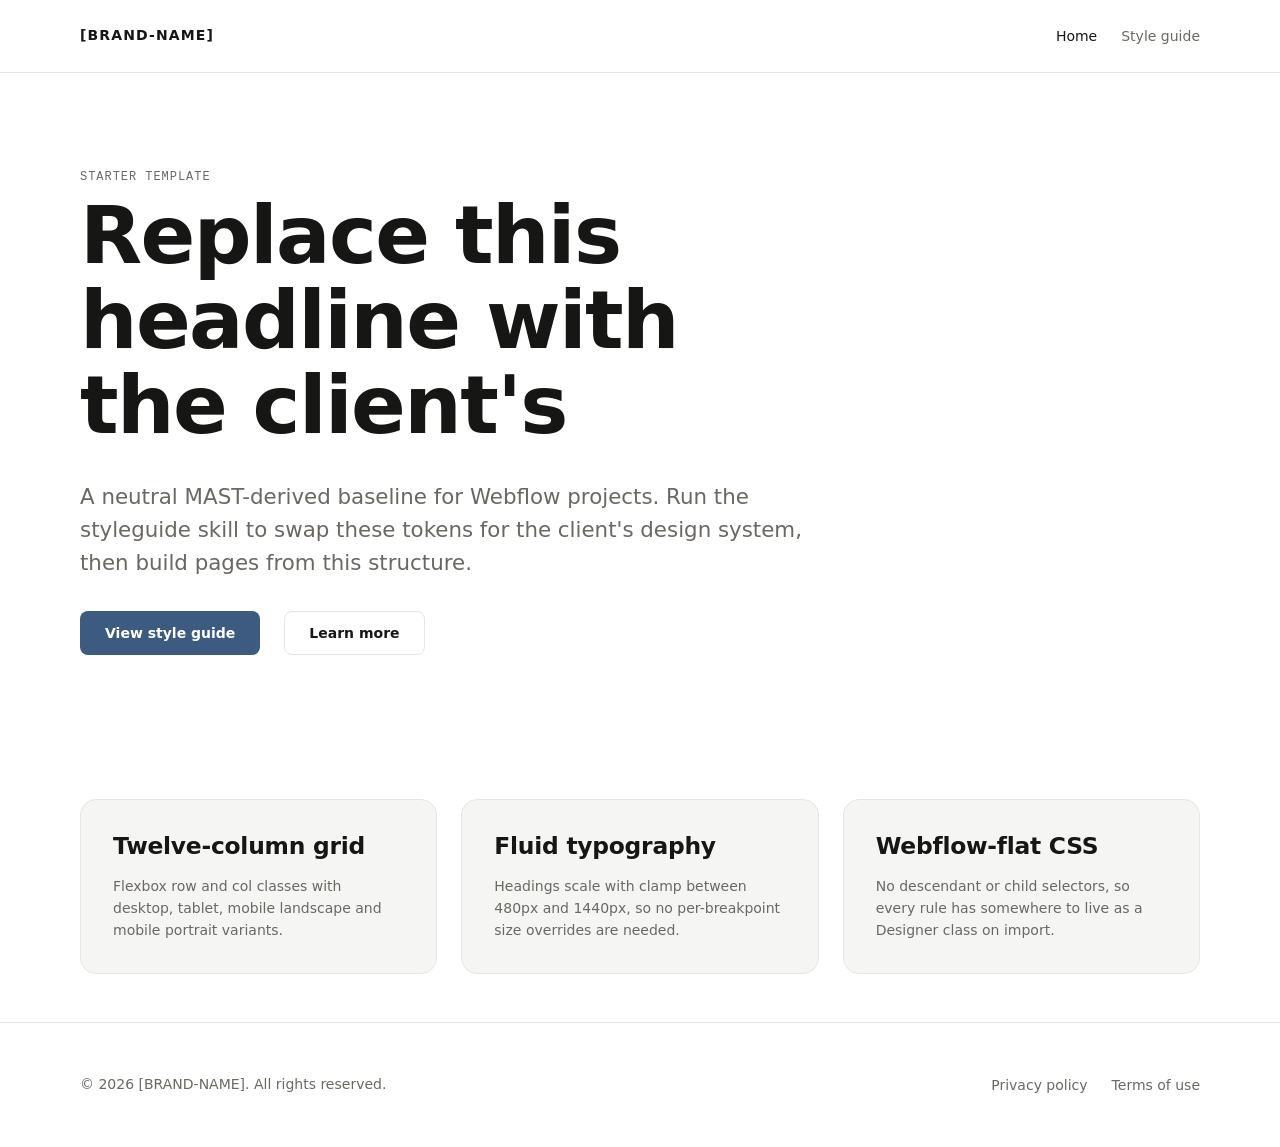
==== template/index.html @ f8abd8c1 "Initial commit: upstream template baseline Unmodified copy of 0x5am5/webflai-ai-workflow-template @ " ====
<!DOCTYPE html>
<html lang="en">
    <head>
        <meta charset="UTF-8">
        <meta name="viewport" content="width=device-width, initial-scale=1.0">
        <meta name="theme-color" content="#ffffff">
        <title>Home — [BRAND-NAME]</title>
        <meta name="description" content="">
        <link rel="stylesheet" href="styles.css">
    </head>
    <body>
        <!--
            Home page.

            Copy this file to start a new page: keep the page-wrapper /
            nav / main-wrapper / footer structure exactly as it is and
            replace only the contents of <main>. Nav and footer are
            global components — never fork their markup per page.
        -->
        <div class="page-wrapper">
            <nav class="nav">
                <a class="skip-link" href="#main">Skip to content</a>
                <div class="container cc-nav">
                    <a class="nav_logo" href="index.html">[BRAND-NAME]</a>
                    <ul class="nav_menu">
                        <li class="nav_item"><a class="nav_link cc-current" href="index.html">Home</a></li>
                        <li class="nav_item"><a class="nav_link" href="style-guide.html">Style guide</a></li>
                    </ul>
                </div>
            </nav>

            <main class="main-wrapper" id="main">
                <section class="section">
                    <div class="container">
                        <div class="row row-align-centre">
                            <div class="col col-lg-8 col-md-12">
                                <span class="eyebrow">Starter template</span>
                                <h1>Replace this headline with the client's</h1>
                                <p class="lede">A neutral MAST-derived baseline for Webflow projects. Run the styleguide skill to swap these tokens for the client's design system, then build pages from this structure.</p>
                                <div class="row row-gap-md u-mt-xl">
                                    <div class="col col-shrink"><a class="button" href="style-guide.html">View style guide</a></div>
                                    <div class="col col-shrink"><a class="button cc-ghost" href="#features">Learn more</a></div>
                                </div>
                            </div>
                        </div>
                    </div>
                </section>

                <section class="section cc-sm" id="features">
                    <div class="container">
                        <div class="row">
                            <div class="col col-lg-4 col-md-6 col-sm-12">
                                <div class="card">
                                    <h2 class="card_title h5">Twelve-column grid</h2>
                                    <p class="card_description">Flexbox row and col classes with desktop, tablet, mobile landscape and mobile portrait variants.</p>
                                </div>
                            </div>
                            <div class="col col-lg-4 col-md-6 col-sm-12">
                                <div class="card">
                                    <h2 class="card_title h5">Fluid typography</h2>
                                    <p class="card_description">Headings scale with clamp between 480px and 1440px, so no per-breakpoint size overrides are needed.</p>
                                </div>
                            </div>
                            <div class="col col-lg-4 col-md-12 col-sm-12">
                                <div class="card">
                                    <h2 class="card_title h5">Webflow-flat CSS</h2>
                                    <p class="card_description">No descendant or child selectors, so every rule has somewhere to live as a Designer class on import.</p>
                                </div>
                            </div>
                        </div>
                    </div>
                </section>
            </main>

            <footer class="footer">
                <div class="container cc-footer">
                    <p class="footer_copy">© 2026 [BRAND-NAME]. All rights reserved.</p>
                    <ul class="footer_menu">
                        <li class="footer_item"><a class="footer_link" href="#">Privacy policy</a></li>
                        <li class="footer_item"><a class="footer_link" href="#">Terms of use</a></li>
                    </ul>
                </div>
            </footer>
        </div>
    </body>
</html>
---- template/styles.css ----
/* ============================================================
   [BRAND-NAME] — style guide v0.1  (MAST-derived Webflow baseline)

   This is the unbranded starting point for a new client project.
   Everything here is deliberately neutral: greyscale palette, system
   font stacks, one placeholder accent. Run /styleguide to overwrite the
   token block with the client's real design system.

   Conventions (see AGENTS.md):
   - Base classes are unprefixed        .section .container .row .col .button
   - Combo variants use cc-             .button.cc-ghost
   - Utilities use u- and !important    .u-text-centre
   - British spelling                   --colour-*, .u-text-centre
   - Desktop-first breakpoints          991px / 767px / 479px
   - Selectors stay Webflow-flat        no descendant/child/:nth-child rules
     outside the mode cascade and the custom-code bucket at the foot of
     this file.
   ============================================================ */

/* ------------------------------------------------------------
   Fonts

   The baseline ships system stacks so it renders with no network
   dependency. Replace per project:

   - Google fonts: add a <link> to each page head AND add the family in
     Webflow → Site Settings → Fonts → Google Fonts. They do NOT transfer
     via MCP.
   - Custom fonts: upload .woff2 in Webflow → Site Settings → Fonts, then
     match the EXACT Webflow-normalised family name in --font-* below —
     it is rarely the same string as the design's name.

   @font-face {
       font-family: 'Client Display';
       src: url('assets/fonts/client-display.woff2') format('woff2');
       font-weight: 500;
       font-display: swap;
   }
   ------------------------------------------------------------ */

/* ============================================================
   Tokens

   These mirror Webflow Variables, which use Title Case with spaces in
   the Designer (`Colour Primary` → `--colour-primary`). Webflow owns
   :root on the live site — never hand-declare custom properties there.
   This :root block exists only so the static build renders standalone.
   ============================================================ */
:root {
    /* Colour — neutral ramp */
    --colour-neutral-100: #ffffff;
    --colour-neutral-200: #f5f5f4;
    --colour-neutral-300: #e7e6e4;
    --colour-neutral-400: #c9c7c3;
    --colour-neutral-500: #8a8781;
    --colour-neutral-600: #6b6862;
    --colour-neutral-700: #454340;
    --colour-neutral-800: #2a2927;
    --colour-neutral-900: #161615;

    /* Colour — brand (placeholders) */
    --colour-primary: #3d5a80;
    --colour-primary-hover: #2f4763;
    --colour-primary-light: #8fb3d9;
    --colour-primary-contrast: #ffffff;
    --colour-destructive: #b3261e;
    --colour-destructive-hover: #8f1e18;

    /* Typography — families */
    --font-heading: system-ui, -apple-system, "Segoe UI", Roboto, "Helvetica Neue", Arial, sans-serif;
    --font-body: system-ui, -apple-system, "Segoe UI", Roboto, "Helvetica Neue", Arial, sans-serif;
    --font-mono: ui-monospace, SFMono-Regular, "SF Mono", Menlo, Consolas, "Liberation Mono", monospace;

    /* Typography — fluid size bounds.
       Documentation tokens: the clamp() rules below carry these as
       literals because Webflow's style API silently coerces var()
       inside clamp()/calc() to a bare variable binding. If you change a
       bound here, change the matching literal too. */
    --font-size-h1-min: 2.8rem;
    --font-size-h1-max: 5.5rem;
    --font-size-h2-min: 2rem;
    --font-size-h2-max: 3.8rem;
    --font-size-h3-min: 1.5rem;
    --font-size-h3-max: 2.3rem;
    --font-size-h4-min: 1.375rem;
    --font-size-h4-max: 1.75rem;
    --font-size-h5-min: 1.25rem;
    --font-size-h5-max: 1.5rem;
    --font-size-h6-min: 1.125rem;
    --font-size-h6-max: 1.25rem;
    --font-size-body-min: 1rem;
    --font-size-body-max: 1.125rem;

    /* Typography — fixed sizes */
    --font-size-body-sm: 0.875rem;
    --font-size-caption: 0.8125rem;
    --font-size-eyebrow: 0.75rem;
    --font-size-label: 0.8125rem;

    /* Typography — line heights */
    --line-height-display: 1.05;
    --line-height-heading: 1.2;
    --line-height-body: 1.55;
    --line-height-small: 1.35;

    /* Typography — weights */
    --font-weight-regular: 400;
    --font-weight-medium: 500;
    --font-weight-semibold: 600;
    --font-weight-bold: 700;

    /* Typography — tracking */
    --tracking-display: -0.02em;
    --tracking-heading: -0.01em;
    --tracking-wide: 0.08em;

    /* Spacing — 8px base */
    --space-xs: 0.25rem;
    --space-sm: 0.5rem;
    --space-md: 1rem;
    --space-lg: 1.5rem;
    --space-xl: 2rem;
    --space-2xl: 3rem;
    --space-3xl: 4rem;
    --space-4xl: 6rem;

    /* Radius */
    --radius-none: 0;
    --radius-sm: 4px;
    --radius-md: 8px;
    --radius-lg: 16px;
    --radius-full: 999px;

    /* Layout */
    --grid-columns: 12;
    --grid-gutter: 1.5rem;
    --grid-margin: 5rem;
    --container-max-width: 90rem;
    --section-padding: var(--space-4xl);
    --gap-main: var(--space-lg);
    --gap-md: var(--space-md);
    --gap-sm: var(--space-sm);
    --nav-height: 4.5rem;

    /* Component */
    --radius-button: var(--radius-md);
    --radius-card: var(--radius-lg);
    --radius-input: var(--radius-md);
    --button-height: 2.75rem;
    --button-height-sm: 2.25rem;
    --button-height-lg: 3.25rem;
    --input-height: 3rem;
    --shadow-card: 0 1px 2px rgba(22, 22, 21, 0.06), 0 8px 24px rgba(22, 22, 21, 0.06);
    --transition-base: 160ms ease;

    /* Mode — light is the default.
       In Webflow these six are a `Mode` variable collection with Light
       (default) and Dark modes; .cc-dark carries the Dark mode and
       cascades to descendants natively. */
    --mode-background: var(--colour-neutral-100);
    --mode-surface: var(--colour-neutral-200);
    --mode-text: var(--colour-neutral-900);
    --mode-text-muted: var(--colour-neutral-600);
    --mode-text-dim: var(--colour-neutral-500);
    --mode-stroke: var(--colour-neutral-300);
    --mode-accent: var(--colour-primary);
}

/* ============================================================
   Reset / base
   ============================================================ */
*,
*::before,
*::after {
    box-sizing: border-box;
}

html {
    font-size: 100%;
    -webkit-text-size-adjust: 100%;
}

body {
    margin: 0;
    background: var(--mode-background);
    color: var(--mode-text);
    font-family: var(--font-body);
    font-size: clamp(1rem, 0.9375rem + 0.21vw, 1.125rem);
    line-height: var(--line-height-body);
    font-weight: var(--font-weight-regular);
    -webkit-font-smoothing: antialiased;
    text-rendering: optimizeLegibility;
}

img,
svg,
video {
    display: block;
    max-width: 100%;
    height: auto;
}

a {
    color: inherit;
    text-decoration: none;
    transition: color var(--transition-base), opacity var(--transition-base);
}

button {
    font: inherit;
    cursor: pointer;
}

hr {
    height: 1px;
    margin: var(--space-xl) 0;
    border: 0;
    background: var(--mode-stroke);
}

code,
kbd,
samp,
pre {
    font-family: var(--font-mono);
    font-size: 0.875em;
}

code {
    padding: 0.1em 0.35em;
    background: var(--mode-surface);
    border-radius: var(--radius-sm);
}

/* ============================================================
   Page wrapper / skip link
   ============================================================ */
.page-wrapper {
    min-height: 100vh;
    background: var(--mode-background);
    color: var(--mode-text);
}

.main-wrapper {
    display: block;
}

.skip-link {
    position: absolute;
    top: auto;
    left: -10000px;
    width: 1px;
    height: 1px;
    overflow: hidden;
}

.skip-link:focus {
    position: fixed;
    top: 1rem;
    left: 1rem;
    z-index: 9999;
    width: auto;
    height: auto;
    padding: 0.5rem 1rem;
    background: var(--colour-primary);
    color: var(--colour-primary-contrast);
    border-radius: var(--radius-sm);
}

/* ============================================================
   Mode — .cc-dark opt-in

   The ONE descendant pattern allowed in this file: Webflow reproduces
   it natively with variable modes, so long as descendants consume the
   --mode-* variables rather than literals.
   ============================================================ */
.page-wrapper.cc-dark,
.section.cc-dark {
    --mode-background: var(--colour-neutral-900);
    --mode-surface: var(--colour-neutral-800);
    --mode-text: var(--colour-neutral-100);
    --mode-text-muted: var(--colour-neutral-400);
    --mode-text-dim: var(--colour-neutral-500);
    --mode-stroke: var(--colour-neutral-700);
    --mode-accent: var(--colour-primary-light);

    background: var(--mode-background);
    color: var(--mode-text);
}

/* Re-invert back to light inside a dark ancestor. */
.section.cc-light {
    --mode-background: var(--colour-neutral-100);
    --mode-surface: var(--colour-neutral-200);
    --mode-text: var(--colour-neutral-900);
    --mode-text-muted: var(--colour-neutral-600);
    --mode-text-dim: var(--colour-neutral-500);
    --mode-stroke: var(--colour-neutral-300);
    --mode-accent: var(--colour-primary);

    background: var(--mode-background);
    color: var(--mode-text);
}

/* ============================================================
   Typography

   Two parallel sets, on purpose:
   - h1–h6 elements and .h1–.h6 classes, so semantic level and visual
     size can differ (<h3 class="h2">).
   - .text-* ramp — the transfer-safe set. Webflow REJECTS "h1".."h6" as
     class names, so anything pushed into the Designer uses .text-*.
   ============================================================ */
h1,
h2,
h3,
h4,
h5,
h6 {
    margin: 0 0 0.4em;
    color: var(--mode-text);
    font-family: var(--font-heading);
    font-weight: var(--font-weight-semibold);
    line-height: var(--line-height-heading);
    letter-spacing: var(--tracking-heading);
    text-wrap: balance;
}

h1,
.text-display-xl {
    font-size: clamp(2.8rem, 1.45rem + 4.5vw, 5.5rem);
    line-height: var(--line-height-display);
    letter-spacing: var(--tracking-display);
}

h2,
.text-display-lg {
    font-size: clamp(2rem, 1.1rem + 3vw, 3.8rem);
    line-height: var(--line-height-display);
    letter-spacing: var(--tracking-display);
}

h3,
.text-display-md {
    font-size: clamp(1.5rem, 1.1rem + 1.33vw, 2.3rem);
}

h4,
.text-heading-lg {
    font-size: clamp(1.375rem, 1.1875rem + 0.63vw, 1.75rem);
}

h5,
.text-heading-md {
    font-size: clamp(1.25rem, 1.125rem + 0.42vw, 1.5rem);
}

h6,
.text-heading-sm {
    font-size: clamp(1.125rem, 1.0625rem + 0.21vw, 1.25rem);
}

/* The .text-* ramp carries its own family/weight/leading so it works on
   any element, not just headings. */
.text-display-xl,
.text-display-lg,
.text-display-md,
.text-heading-lg,
.text-heading-md,
.text-heading-sm {
    display: block;
    margin: 0;
    font-family: var(--font-heading);
    font-weight: var(--font-weight-semibold);
    line-height: var(--line-height-heading);
    letter-spacing: var(--tracking-heading);
    color: var(--mode-text);
}

.text-body-lg {
    font-size: clamp(1rem, 0.9375rem + 0.21vw, 1.125rem);
    line-height: var(--line-height-body);
}

.text-body-sm {
    font-size: var(--font-size-body-sm);
    line-height: var(--line-height-body);
}

p {
    margin: 0 0 1em;
}

.lede {
    font-size: clamp(1.125rem, 1rem + 0.42vw, 1.375rem);
    line-height: var(--line-height-body);
    color: var(--mode-text-muted);
}

.eyebrow {
    display: block;
    margin: 0 0 var(--space-sm);
    font-family: var(--font-mono);
    font-size: var(--font-size-eyebrow);
    font-weight: var(--font-weight-medium);
    line-height: var(--line-height-small);
    letter-spacing: var(--tracking-wide);
    text-transform: uppercase;
    color: var(--mode-text-muted);
}

.eyebrow.cc-accent {
    color: var(--mode-accent);
}

.caption {
    display: block;
    font-size: var(--font-size-caption);
    line-height: var(--line-height-small);
    color: var(--mode-text-muted);
}

.label {
    display: block;
    font-size: var(--font-size-label);
    font-weight: var(--font-weight-semibold);
    line-height: var(--line-height-small);
    color: var(--mode-text);
}

blockquote {
    margin: 0 0 var(--space-lg);
    padding-left: var(--space-lg);
    border-left: 2px solid var(--mode-accent);
    font-size: clamp(1.125rem, 1rem + 0.42vw, 1.375rem);
    line-height: var(--line-height-body);
}

/* ============================================================
   Section + container
   ============================================================ */
.section {
    padding: var(--section-padding) 0;
    background: var(--mode-background);
    color: var(--mode-text);
}

.section.cc-sm {
    padding: var(--space-2xl) 0;
}

.section.cc-lg {
    padding: calc(var(--section-padding) * 1.5) 0;
}

.section.cc-flush {
    padding: 0;
}

/* For sections whose contents animate in from beyond the viewport edge,
   so parked offscreen elements never widen the page. */
.section.cc-clip {
    overflow: hidden;
}

.container {
    width: 100%;
    max-width: var(--container-max-width);
    margin: 0 auto;
    padding: 0 var(--grid-margin);
}

.container.cc-narrow {
    max-width: 56rem;
}

/* ============================================================
   12-col flexbox grid
   ============================================================ */
.row {
    display: flex;
    flex-wrap: wrap;
    margin: 0 calc(var(--grid-gutter) / -2);
    row-gap: var(--grid-gutter);
}

.col {
    width: 100%;
    min-width: 0;
    padding: 0 calc(var(--grid-gutter) / 2);
}

.col-shrink {
    flex: 0 0 auto;
    width: auto;
}

.col-grow {
    flex: 1 1 0;
    width: auto;
}

.col-lg-1 {
    width: 8.3333%;
}

.col-lg-2 {
    width: 16.6666%;
}

.col-lg-3 {
    width: 25%;
}

.col-lg-4 {
    width: 33.3333%;
}

.col-lg-5 {
    width: 41.6666%;
}

.col-lg-6 {
    width: 50%;
}

.col-lg-7 {
    width: 58.3333%;
}

.col-lg-8 {
    width: 66.6666%;
}

.col-lg-9 {
    width: 75%;
}

.col-lg-10 {
    width: 83.3333%;
}

.col-lg-11 {
    width: 91.6666%;
}

.col-lg-12 {
    width: 100%;
}

.col-lg-offset-1 {
    margin-left: 8.3333%;
}

.col-lg-offset-2 {
    margin-left: 16.6666%;
}

.col-lg-offset-3 {
    margin-left: 25%;
}

.col-lg-offset-4 {
    margin-left: 33.3333%;
}

.col-lg-offset-5 {
    margin-left: 41.6666%;
}

.col-lg-offset-6 {
    margin-left: 50%;
}

.col-lg-first {
    order: -1;
}

.col-lg-last {
    order: 99;
}

.row-align-start {
    align-items: flex-start;
}

.row-align-centre {
    align-items: center;
}

.row-align-end {
    align-items: flex-end;
}

.row-justify-centre {
    justify-content: center;
}

.row-justify-end {
    justify-content: flex-end;
}

.row-justify-between {
    justify-content: space-between;
}

.row-content-between {
    justify-content: space-between;
    align-content: space-between;
}

.row-gap-0 {
    row-gap: 0;
}

.row-gap-sm {
    row-gap: var(--gap-sm);
}

.row-gap-md {
    row-gap: var(--gap-md);
}

.row-gap-lg {
    row-gap: var(--space-xl);
}

/* ============================================================
   Nav (global)

   Layout that the source would express as `.nav > .container` lives on
   a COMBO of the container instead (.container.cc-nav). Webflow has no
   representation for a child selector, so a scoped rule like that
   imports as nothing and the nav lays out as stacked blocks.
   ============================================================ */
.nav {
    position: sticky;
    top: 0;
    z-index: 100;
    background: var(--mode-background);
    border-bottom: 1px solid var(--mode-stroke);
}

.container.cc-nav {
    display: flex;
    align-items: center;
    justify-content: space-between;
    gap: var(--space-lg);
    min-height: var(--nav-height);
}

.nav_logo {
    font-family: var(--font-heading);
    font-size: var(--font-size-body-sm);
    font-weight: var(--font-weight-bold);
    letter-spacing: var(--tracking-wide);
    text-transform: uppercase;
    color: var(--mode-text);
}

.nav_menu {
    display: flex;
    align-items: center;
    gap: var(--space-lg);
    margin: 0;
    padding: 0;
    list-style: none;
}

.nav_item {
    display: block;
}

.nav_link {
    font-size: var(--font-size-body-sm);
    font-weight: var(--font-weight-medium);
    color: var(--mode-text-muted);
}

.nav_link:hover {
    color: var(--mode-text);
}

.nav_link.cc-current {
    color: var(--mode-text);
}

/* ============================================================
   Footer (global)
   ============================================================ */
.footer {
    padding: var(--space-2xl) 0;
    background: var(--mode-background);
    color: var(--mode-text);
    border-top: 1px solid var(--mode-stroke);
}

.container.cc-footer {
    display: flex;
    align-items: center;
    justify-content: space-between;
    gap: var(--space-lg);
    flex-wrap: wrap;
}

.footer_copy {
    margin: 0;
    font-size: var(--font-size-body-sm);
    color: var(--mode-text-muted);
}

.footer_menu {
    display: flex;
    align-items: center;
    gap: var(--space-lg);
    margin: 0;
    padding: 0;
    list-style: none;
}

.footer_item {
    display: block;
}

.footer_link {
    font-size: var(--font-size-body-sm);
    color: var(--mode-text-muted);
}

.footer_link:hover {
    color: var(--mode-text);
}

/* ============================================================
   Button
   ============================================================ */
.button {
    display: inline-flex;
    align-items: center;
    justify-content: center;
    gap: var(--space-sm);
    height: var(--button-height);
    padding: 0 var(--space-lg);
    appearance: none;
    border: 1px solid transparent;
    border-radius: var(--radius-button);
    background: var(--colour-primary);
    color: var(--colour-primary-contrast);
    font-family: var(--font-body);
    font-size: var(--font-size-body-sm);
    font-weight: var(--font-weight-semibold);
    line-height: 1;
    text-align: center;
    transition: background-color var(--transition-base), color var(--transition-base), border-color var(--transition-base), opacity var(--transition-base);
}

.button:hover {
    background: var(--colour-primary-hover);
    color: var(--colour-primary-contrast);
}

.button:focus-visible {
    outline: 2px solid var(--mode-accent);
    outline-offset: 2px;
}

.button.cc-secondary {
    background: var(--mode-surface);
    border-color: var(--mode-stroke);
    color: var(--mode-text);
}

.button.cc-secondary:hover {
    background: var(--mode-stroke);
    color: var(--mode-text);
}

.button.cc-ghost {
    background: transparent;
    border-color: var(--mode-stroke);
    color: var(--mode-text);
}

.button.cc-ghost:hover {
    background: var(--mode-surface);
    color: var(--mode-text);
}

.button.cc-destructive {
    background: var(--colour-destructive);
    border-color: transparent;
    color: var(--colour-primary-contrast);
}

.button.cc-destructive:hover {
    background: var(--colour-destructive-hover);
}

.button.cc-sm {
    height: var(--button-height-sm);
    padding: 0 var(--space-md);
    font-size: var(--font-size-caption);
}

.button.cc-lg {
    height: var(--button-height-lg);
    padding: 0 var(--space-xl);
    font-size: var(--font-size-body-max);
}

.button.cc-full {
    width: 100%;
}

.button.cc-disabled,
.button[disabled] {
    opacity: 0.4;
    cursor: not-allowed;
    pointer-events: none;
}

/* ============================================================
   Form / Input
   ============================================================ */
.form {
    display: flex;
    flex-direction: column;
    gap: var(--space-lg);
}

.form_field {
    display: flex;
    flex-direction: column;
    align-items: flex-start;
    gap: var(--space-sm);
}

.form_label {
    font-size: var(--font-size-label);
    font-weight: var(--font-weight-semibold);
    line-height: 1.2;
    color: var(--mode-text);
}

.form_help {
    font-size: var(--font-size-caption);
    line-height: var(--line-height-small);
    color: var(--mode-text-muted);
}

.form_error {
    font-size: var(--font-size-caption);
    line-height: var(--line-height-small);
    color: var(--colour-destructive);
}

.form_option {
    display: flex;
    align-items: center;
    gap: var(--space-sm);
}

.form_option-label {
    font-size: var(--font-size-body-sm);
    line-height: 1.2;
    color: var(--mode-text);
    cursor: pointer;
}

.input {
    width: 100%;
    height: var(--input-height);
    padding: 0 var(--space-md);
    appearance: none;
    background: var(--mode-background);
    border: 1px solid var(--mode-stroke);
    border-radius: var(--radius-input);
    color: var(--mode-text);
    font-family: var(--font-body);
    font-size: var(--font-size-body-sm);
    line-height: 1;
    transition: border-color var(--transition-base), background-color var(--transition-base);
}

.input::placeholder {
    color: var(--mode-text-dim);
}

.input:focus {
    outline: none;
    border-color: var(--mode-accent);
}

.input.cc-error {
    border-color: var(--colour-destructive);
}

.input.cc-textarea {
    height: auto;
    min-height: 8rem;
    padding: var(--space-md);
    line-height: var(--line-height-body);
    resize: vertical;
}

/* The caret is a data-URI background image. If Webflow's style API
   rejects it on transfer, ship this one declaration in the custom-code
   CSS embed instead. */
.select {
    width: 100%;
    height: var(--input-height);
    padding: 0 var(--space-2xl) 0 var(--space-md);
    appearance: none;
    background-color: var(--mode-background);
    background-image: url("data:image/svg+xml;charset=utf-8,%3Csvg xmlns='http://www.w3.org/2000/svg' viewBox='0 0 12 8' fill='none'%3E%3Cpath d='M1 1.5 6 6.5l5-5' stroke='%236b6862' stroke-width='1.5' stroke-linecap='round' stroke-linejoin='round'/%3E%3C/svg%3E");
    background-repeat: no-repeat;
    background-position: right var(--space-md) center;
    background-size: 12px 8px;
    border: 1px solid var(--mode-stroke);
    border-radius: var(--radius-input);
    color: var(--mode-text);
    font-family: var(--font-body);
    font-size: var(--font-size-body-sm);
    line-height: 1;
    cursor: pointer;
}

.select:focus {
    outline: none;
    border-color: var(--mode-accent);
}

.checkbox {
    flex: 0 0 auto;
    width: 1.25rem;
    height: 1.25rem;
    margin: 0;
    appearance: none;
    background-color: var(--mode-background);
    background-repeat: no-repeat;
    background-position: center;
    background-size: 12px 9px;
    border: 1px solid var(--mode-stroke);
    border-radius: var(--radius-sm);
    cursor: pointer;
    transition: background-color var(--transition-base), border-color var(--transition-base);
}

.checkbox:checked {
    background-color: var(--mode-accent);
    background-image: url("data:image/svg+xml;charset=utf-8,%3Csvg xmlns='http://www.w3.org/2000/svg' viewBox='0 0 12 9' fill='none'%3E%3Cpath d='M1 4.5 4.5 8 11 1' stroke='%23ffffff' stroke-width='2' stroke-linecap='round' stroke-linejoin='round'/%3E%3C/svg%3E");
    border-color: var(--mode-accent);
}

.checkbox:focus-visible {
    outline: 2px solid var(--mode-accent);
    outline-offset: 2px;
}

.radio {
    flex: 0 0 auto;
    width: 1.25rem;
    height: 1.25rem;
    margin: 0;
    appearance: none;
    background-color: var(--mode-background);
    border: 1px solid var(--mode-stroke);
    border-radius: var(--radius-full);
    cursor: pointer;
    transition: border-color var(--transition-base), box-shadow var(--transition-base);
}

.radio:checked {
    border-color: var(--mode-accent);
    border-width: 6px;
}

.radio:focus-visible {
    outline: 2px solid var(--mode-accent);
    outline-offset: 2px;
}

.toggle {
    position: relative;
    flex: 0 0 auto;
    width: 2.75rem;
    height: 1.5rem;
    margin: 0;
    appearance: none;
    background: var(--colour-neutral-400);
    border: 0;
    border-radius: var(--radius-full);
    cursor: pointer;
    transition: background-color var(--transition-base);
}

.toggle::after {
    content: "";
    position: absolute;
    top: 0.1875rem;
    left: 0.1875rem;
    width: 1.125rem;
    height: 1.125rem;
    background: var(--colour-neutral-100);
    border-radius: var(--radius-full);
    transition: transform var(--transition-base);
}

.toggle:checked {
    background: var(--mode-accent);
}

.toggle:checked::after {
    transform: translateX(1.25rem);
}

.toggle:focus-visible {
    outline: 2px solid var(--mode-accent);
    outline-offset: 2px;
}

/* ============================================================
   Tag / Chip
   ============================================================ */
.tag {
    display: inline-flex;
    align-items: center;
    /* Stops the chip stretching to full width when it is a direct child of
       a column flex container such as .card. Ignored outside flex. */
    align-self: flex-start;
    gap: var(--space-xs);
    padding: 0.25rem 0.625rem;
    background: var(--mode-surface);
    border: 1px solid transparent;
    border-radius: var(--radius-sm);
    color: var(--mode-text);
    font-family: var(--font-mono);
    font-size: var(--font-size-eyebrow);
    font-weight: var(--font-weight-medium);
    line-height: 1.4;
    letter-spacing: 0.04em;
    text-transform: uppercase;
    white-space: nowrap;
}

.tag.cc-accent {
    background: var(--colour-primary);
    color: var(--colour-primary-contrast);
}

.tag.cc-outline {
    background: transparent;
    border-color: var(--mode-stroke);
    color: var(--mode-text-muted);
}

.tag.cc-round {
    border-radius: var(--radius-full);
}

/* For use on a filled surface — see the note on .card_description.cc-inverse. */
.tag.cc-inverse {
    background: rgba(255, 255, 255, 0.18);
    border-color: transparent;
    color: var(--colour-primary-contrast);
}

/* ============================================================
   Card
   ============================================================ */
.card {
    display: flex;
    flex-direction: column;
    gap: var(--space-md);
    height: 100%;
    padding: var(--space-xl);
    background: var(--mode-surface);
    border: 1px solid var(--mode-stroke);
    border-radius: var(--radius-card);
    color: var(--mode-text);
}

.card_image {
    width: 100%;
    border-radius: var(--radius-md);
}

.card_title {
    margin: 0;
    font-family: var(--font-heading);
    font-size: clamp(1.25rem, 1.125rem + 0.42vw, 1.5rem);
    font-weight: var(--font-weight-semibold);
    line-height: var(--line-height-heading);
    color: inherit;
}

.card_description {
    margin: 0;
    font-size: var(--font-size-body-sm);
    color: var(--mode-text-muted);
}

/* On a filled card (.card.cc-featured) the muted grey has no contrast, so
   the description inherits the card's own colour instead. Expressed as a
   combo on the child rather than `.card.cc-featured .card_description` —
   Webflow cannot represent a descendant selector, so a rule written that
   way would import as nothing. */
.card_description.cc-inverse {
    color: inherit;
    opacity: 0.85;
}

.card_footer {
    display: flex;
    align-items: center;
    gap: var(--space-sm);
    margin-top: auto;
    padding-top: var(--space-sm);
}

.card.cc-featured {
    background: var(--colour-primary);
    border-color: var(--colour-primary);
    color: var(--colour-primary-contrast);
}

.card.cc-compact {
    gap: var(--space-sm);
    padding: var(--space-md);
}

.card.cc-flat {
    background: transparent;
    border-color: transparent;
    padding: 0;
}

.card.cc-raised {
    box-shadow: var(--shadow-card);
}

/* ============================================================
   Icon

   Inline SVGs carry no width/height attributes — only a viewBox — so
   size is controlled here and colour inherits via currentColor.
   ============================================================ */
.icon {
    display: inline-flex;
    flex: 0 0 auto;
    align-items: center;
    justify-content: center;
    width: 1.5rem;
    height: 1.5rem;
    color: var(--mode-text);
}

.icon.cc-sm {
    width: 1rem;
    height: 1rem;
}

.icon.cc-lg {
    width: 2rem;
    height: 2rem;
}

.icon.cc-accent {
    color: var(--mode-accent);
}

/* ============================================================
   Visual heading classes (.h1–.h6)

   Deliberately placed AFTER every component so they out-rank component
   element classes at equal specificity — that is what makes the
   documented pattern work:

       <h3 class="card_title h5">   h3 in the DOM, h5 on screen

   Webflow's own cascade is element defaults → tag styles → class
   styles, and later-declared classes win ties, so this ordering is what
   the Designer reproduces. Keep this block last.
   ============================================================ */
.h1,
.h2,
.h3,
.h4,
.h5,
.h6 {
    font-family: var(--font-heading);
    font-weight: var(--font-weight-semibold);
    line-height: var(--line-height-heading);
    letter-spacing: var(--tracking-heading);
    text-wrap: balance;
}

.h1 {
    font-size: clamp(2.8rem, 1.45rem + 4.5vw, 5.5rem);
    line-height: var(--line-height-display);
    letter-spacing: var(--tracking-display);
}

.h2 {
    font-size: clamp(2rem, 1.1rem + 3vw, 3.8rem);
    line-height: var(--line-height-display);
    letter-spacing: var(--tracking-display);
}

.h3 {
    font-size: clamp(1.5rem, 1.1rem + 1.33vw, 2.3rem);
}

.h4 {
    font-size: clamp(1.375rem, 1.1875rem + 0.63vw, 1.75rem);
}

.h5 {
    font-size: clamp(1.25rem, 1.125rem + 0.42vw, 1.5rem);
}

.h6 {
    font-size: clamp(1.125rem, 1.0625rem + 0.21vw, 1.25rem);
}

/* ============================================================
   Style guide only  (styles__ prefix)

   Scaffolding for style-guide.html — swatch chips, spacing bars, grid
   fills. Never used on real pages. If the style guide is dropped from a
   project, delete this whole block.
   ============================================================ */
.styles__block {
    padding: var(--space-2xl) 0;
    border-bottom: 1px solid var(--mode-stroke);
}

.styles__block.cc-last {
    border-bottom: 0;
}

.styles__stack {
    display: flex;
    flex-direction: column;
    gap: var(--space-md);
}

.styles__inline {
    display: flex;
    flex-wrap: wrap;
    align-items: center;
    gap: var(--space-md);
}

.styles__swatch {
    width: 100%;
    height: 5rem;
    margin-bottom: var(--space-sm);
    border: 1px solid var(--mode-stroke);
    border-radius: var(--radius-md);
}

.styles__spacer {
    height: 1.25rem;
    background: var(--mode-accent);
    border-radius: var(--radius-sm);
}

.styles__spacer.cc-xs {
    width: var(--space-xs);
}

.styles__spacer.cc-sm {
    width: var(--space-sm);
}

.styles__spacer.cc-md {
    width: var(--space-md);
}

.styles__spacer.cc-lg {
    width: var(--space-lg);
}

.styles__spacer.cc-xl {
    width: var(--space-xl);
}

.styles__spacer.cc-2xl {
    width: var(--space-2xl);
}

.styles__spacer.cc-3xl {
    width: var(--space-3xl);
}

.styles__spacer.cc-4xl {
    width: var(--space-4xl);
}

.styles__demo {
    padding: var(--space-sm);
    background: var(--mode-surface);
    border: 1px dashed var(--mode-stroke);
    border-radius: var(--radius-sm);
    color: var(--mode-text-muted);
    font-family: var(--font-mono);
    font-size: var(--font-size-eyebrow);
    text-align: center;
}

/* ============================================================
   Utilities (max 4 per element — beyond that, make a custom class)
   ============================================================ */
.u-font-heading {
    font-family: var(--font-heading) !important;
}

.u-font-body {
    font-family: var(--font-body) !important;
}

.u-font-mono {
    font-family: var(--font-mono) !important;
}

.u-text-left {
    text-align: left !important;
}

.u-text-centre {
    text-align: center !important;
}

.u-text-right {
    text-align: right !important;
}

.u-text-balance {
    text-wrap: balance !important;
}

.u-text-pretty {
    text-wrap: pretty !important;
}

.u-text-clamp-1 {
    display: -webkit-box !important;
    -webkit-line-clamp: 1 !important;
    -webkit-box-orient: vertical !important;
    overflow: hidden !important;
}

.u-text-clamp-2 {
    display: -webkit-box !important;
    -webkit-line-clamp: 2 !important;
    -webkit-box-orient: vertical !important;
    overflow: hidden !important;
}

.u-text-clamp-3 {
    display: -webkit-box !important;
    -webkit-line-clamp: 3 !important;
    -webkit-box-orient: vertical !important;
    overflow: hidden !important;
}

.u-text-indent {
    text-indent: 2.5rem !important;
}

.u-text-indent-lg {
    text-indent: 3rem !important;
}

.u-text-uppercase {
    text-transform: uppercase !important;
}

.u-text-primary {
    color: var(--mode-text) !important;
}

.u-text-muted {
    color: var(--mode-text-muted) !important;
}

.u-text-dim {
    color: var(--mode-text-dim) !important;
}

.u-text-accent {
    color: var(--mode-accent) !important;
}

.u-bg-background {
    background: var(--mode-background) !important;
}

.u-bg-surface {
    background: var(--mode-surface) !important;
}

.u-bg-accent {
    background: var(--colour-primary) !important;
}

.u-m-0 {
    margin: 0 !important;
}

.u-mlr-auto {
    margin-left: auto !important;
    margin-right: auto !important;
}

.u-mt-0 {
    margin-top: 0 !important;
}

.u-mt-xs {
    margin-top: var(--space-xs) !important;
}

.u-mt-sm {
    margin-top: var(--space-sm) !important;
}

.u-mt-md {
    margin-top: var(--space-md) !important;
}

.u-mt-lg {
    margin-top: var(--space-lg) !important;
}

.u-mt-xl {
    margin-top: var(--space-xl) !important;
}

.u-mt-2xl {
    margin-top: var(--space-2xl) !important;
}

.u-mt-3xl {
    margin-top: var(--space-3xl) !important;
}

.u-mb-0 {
    margin-bottom: 0 !important;
}

.u-mb-xs {
    margin-bottom: var(--space-xs) !important;
}

.u-mb-sm {
    margin-bottom: var(--space-sm) !important;
}

.u-mb-md {
    margin-bottom: var(--space-md) !important;
}

.u-mb-lg {
    margin-bottom: var(--space-lg) !important;
}

.u-mb-xl {
    margin-bottom: var(--space-xl) !important;
}

.u-mb-2xl {
    margin-bottom: var(--space-2xl) !important;
}

.u-mb-3xl {
    margin-bottom: var(--space-3xl) !important;
}

.u-p-0 {
    padding: 0 !important;
}

.u-pt-0 {
    padding-top: 0 !important;
}

.u-pt-md {
    padding-top: var(--space-md) !important;
}

.u-pt-lg {
    padding-top: var(--space-lg) !important;
}

.u-pt-xl {
    padding-top: var(--space-xl) !important;
}

.u-pb-0 {
    padding-bottom: 0 !important;
}

.u-pb-md {
    padding-bottom: var(--space-md) !important;
}

.u-pb-lg {
    padding-bottom: var(--space-lg) !important;
}

.u-pb-xl {
    padding-bottom: var(--space-xl) !important;
}

.u-d-none {
    display: none !important;
}

.u-d-block {
    display: block !important;
}

.u-d-inline-block {
    display: inline-block !important;
}

.u-d-flex {
    display: flex !important;
}

.u-d-grid {
    display: grid !important;
}

.u-position-relative {
    position: relative !important;
}

.u-position-absolute {
    position: absolute !important;
}

.u-position-sticky {
    position: sticky !important;
}

.u-w-100 {
    width: 100% !important;
}

.u-h-100 {
    height: 100% !important;
}

.u-minh-100vh {
    min-height: 100vh !important;
}

.u-overflow-hidden {
    overflow: hidden !important;
}

.u-object-cover {
    object-fit: cover !important;
}

.u-aspect-1x1 {
    aspect-ratio: 1 / 1 !important;
}

.u-aspect-4x3 {
    aspect-ratio: 4 / 3 !important;
}

.u-aspect-3x2 {
    aspect-ratio: 3 / 2 !important;
}

.u-aspect-16x9 {
    aspect-ratio: 16 / 9 !important;
}

/* ============================================================
   Breakpoint cascade (desktop-first)

   Only Webflow's three breakpoints are used — the style API accepts no
   others, and no min-width queries.
   ============================================================ */
@media screen and (max-width: 991px) {
    :root {
        --grid-margin: var(--space-xl);
        --section-padding: var(--space-3xl);
        --nav-height: 4rem;
    }

    .col-md-1 {
        width: 8.3333%;
    }

    .col-md-2 {
        width: 16.6666%;
    }

    .col-md-3 {
        width: 25%;
    }

    .col-md-4 {
        width: 33.3333%;
    }

    .col-md-5 {
        width: 41.6666%;
    }

    .col-md-6 {
        width: 50%;
    }

    .col-md-7 {
        width: 58.3333%;
    }

    .col-md-8 {
        width: 66.6666%;
    }

    .col-md-9 {
        width: 75%;
    }

    .col-md-10 {
        width: 83.3333%;
    }

    .col-md-11 {
        width: 91.6666%;
    }

    .col-md-12 {
        width: 100%;
    }

    [class*="col-lg-offset"] {
        margin-left: 0;
    }

    .col-md-first {
        order: -1;
    }

    .col-md-last {
        order: 99;
    }

    .u-d-md-none {
        display: none !important;
    }

    .u-d-md-block {
        display: block !important;
    }
}

@media screen and (max-width: 767px) {
    :root {
        --grid-margin: var(--space-lg);
        --section-padding: var(--space-2xl);
    }

    .col-sm-1 {
        width: 8.3333%;
    }

    .col-sm-2 {
        width: 16.6666%;
    }

    .col-sm-3 {
        width: 25%;
    }

    .col-sm-4 {
        width: 33.3333%;
    }

    .col-sm-5 {
        width: 41.6666%;
    }

    .col-sm-6 {
        width: 50%;
    }

    .col-sm-7 {
        width: 58.3333%;
    }

    .col-sm-8 {
        width: 66.6666%;
    }

    .col-sm-9 {
        width: 75%;
    }

    .col-sm-10 {
        width: 83.3333%;
    }

    .col-sm-11 {
        width: 91.6666%;
    }

    .col-sm-12 {
        width: 100%;
    }

    .col-sm-first {
        order: -1;
    }

    .col-sm-last {
        order: 99;
    }

    .u-d-sm-none {
        display: none !important;
    }

    .u-d-sm-block {
        display: block !important;
    }
}

@media screen and (max-width: 479px) {
    :root {
        --grid-margin: var(--space-md);
        --section-padding: var(--space-xl);
    }

    .col-xs-1 {
        width: 8.3333%;
    }

    .col-xs-2 {
        width: 16.6666%;
    }

    .col-xs-3 {
        width: 25%;
    }

    .col-xs-4 {
        width: 33.3333%;
    }

    .col-xs-5 {
        width: 41.6666%;
    }

    .col-xs-6 {
        width: 50%;
    }

    .col-xs-7 {
        width: 58.3333%;
    }

    .col-xs-8 {
        width: 66.6666%;
    }

    .col-xs-9 {
        width: 75%;
    }

    .col-xs-10 {
        width: 83.3333%;
    }

    .col-xs-11 {
        width: 91.6666%;
    }

    .col-xs-12 {
        width: 100%;
    }

    .u-text-indent,
    .u-text-indent-lg {
        text-indent: 1.5rem !important;
    }

    .u-d-xs-none {
        display: none !important;
    }

    .u-d-xs-block {
        display: block !important;
    }
}

/* ============================================================
   CUSTOM CODE CSS EMBED

   Everything below this line has no Designer-class representation —
   element/attribute selectors, pseudo-elements on the document, and
   media queries Webflow does not model. On transfer, paste this block
   into Webflow → Custom Code (or a CSS embed at the top of the
   Navigator). Do not try to author it as classes.
   ============================================================ */

/* Text selection */
::selection {
    background: var(--mode-accent);
    color: var(--colour-neutral-100);
}

/* In-page anchor targets land below the sticky nav rather than under it. */
[id] {
    scroll-margin-top: calc(var(--nav-height) + var(--space-md));
}

/* Interactions and animations must degrade for reduced-motion users. */
@media (prefers-reduced-motion: reduce) {
    *,
    *::before,
    *::after {
        animation-duration: 0.001ms !important;
        animation-iteration-count: 1 !important;
        transition-duration: 0.001ms !important;
        scroll-behavior: auto !important;
    }

    [data-animate] * {
        animation: none !important;
        transition: none !important;
    }
}
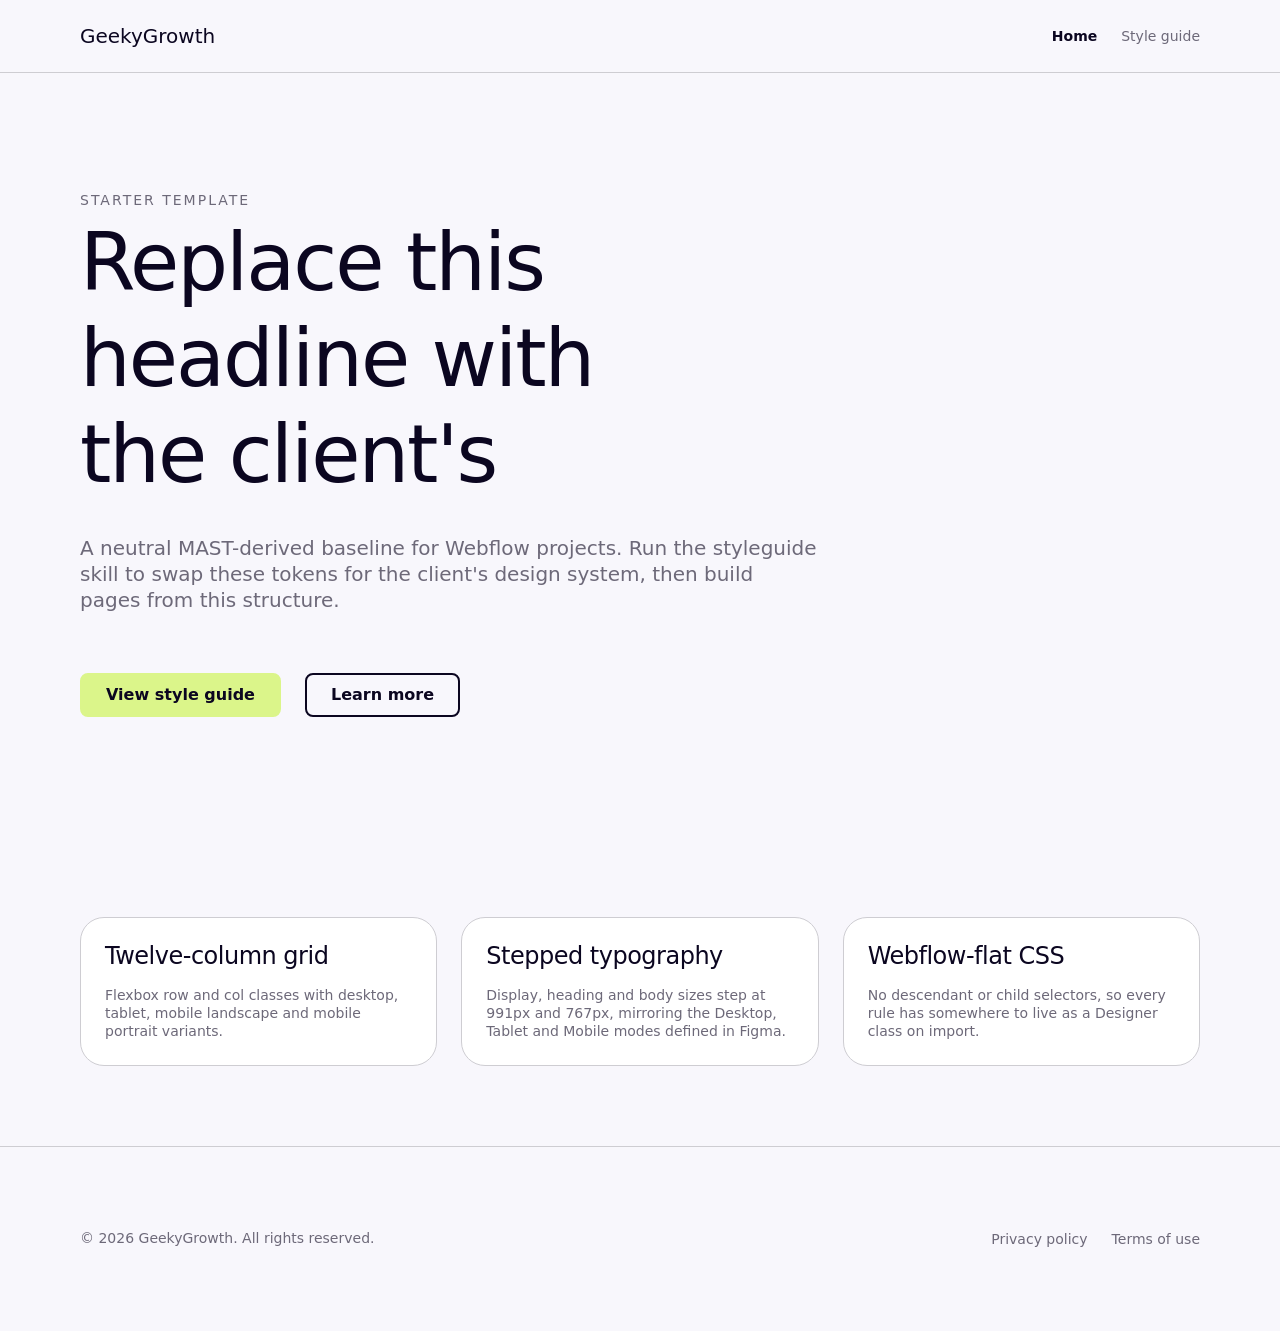
==== commit 877c36e3: "Import GeekyGrowth design system from Figma Replaces the unbranded baseline with the real token set," ====
--- a/template/index.html
+++ b/template/index.html
@@ -4,7 +4,7 @@
         <meta charset="UTF-8">
         <meta name="viewport" content="width=device-width, initial-scale=1.0">
         <meta name="theme-color" content="#ffffff">
-        <title>Home — [BRAND-NAME]</title>
+        <title>Home — GeekyGrowth</title>
         <meta name="description" content="">
         <link rel="stylesheet" href="styles.css">
     </head>
@@ -21,7 +21,7 @@
             <nav class="nav">
                 <a class="skip-link" href="#main">Skip to content</a>
                 <div class="container cc-nav">
-                    <a class="nav_logo" href="index.html">[BRAND-NAME]</a>
+                    <a class="nav_logo" href="index.html">GeekyGrowth</a>
                     <ul class="nav_menu">
                         <li class="nav_item"><a class="nav_link cc-current" href="index.html">Home</a></li>
                         <li class="nav_item"><a class="nav_link" href="style-guide.html">Style guide</a></li>
@@ -39,7 +39,7 @@
                                 <p class="lede">A neutral MAST-derived baseline for Webflow projects. Run the styleguide skill to swap these tokens for the client's design system, then build pages from this structure.</p>
                                 <div class="row row-gap-md u-mt-xl">
                                     <div class="col col-shrink"><a class="button" href="style-guide.html">View style guide</a></div>
-                                    <div class="col col-shrink"><a class="button cc-ghost" href="#features">Learn more</a></div>
+                                    <div class="col col-shrink"><a class="button cc-outline" href="#features">Learn more</a></div>
                                 </div>
                             </div>
                         </div>
@@ -57,8 +57,8 @@
                             </div>
                             <div class="col col-lg-4 col-md-6 col-sm-12">
                                 <div class="card">
-                                    <h2 class="card_title h5">Fluid typography</h2>
-                                    <p class="card_description">Headings scale with clamp between 480px and 1440px, so no per-breakpoint size overrides are needed.</p>
+                                    <h2 class="card_title h5">Stepped typography</h2>
+                                    <p class="card_description">Display, heading and body sizes step at 991px and 767px, mirroring the Desktop, Tablet and Mobile modes defined in Figma.</p>
                                 </div>
                             </div>
                             <div class="col col-lg-4 col-md-12 col-sm-12">
@@ -74,7 +74,7 @@
 
             <footer class="footer">
                 <div class="container cc-footer">
-                    <p class="footer_copy">© 2026 [BRAND-NAME]. All rights reserved.</p>
+                    <p class="footer_copy">© 2026 GeekyGrowth. All rights reserved.</p>
                     <ul class="footer_menu">
                         <li class="footer_item"><a class="footer_link" href="#">Privacy policy</a></li>
                         <li class="footer_item"><a class="footer_link" href="#">Terms of use</a></li>
--- a/template/styles.css
+++ b/template/styles.css
@@ -1,169 +1,504 @@
 /* ============================================================
-   [BRAND-NAME] — style guide v0.1  (MAST-derived Webflow baseline)
-
-   This is the unbranded starting point for a new client project.
-   Everything here is deliberately neutral: greyscale palette, system
-   font stacks, one placeholder accent. Run /styleguide to overwrite the
-   token block with the client's real design system.
+   GeekyGrowth — style guide v1.0
+
+   Source: Figma "GeekyGrowth Studio" (v9WoUQObfoDYDz1lg6cgH7)
+   Imported: 17 August 2026
+   Tokens read directly from the file's four local variable collections:
+     Brand (67) · Alias (54) · Mapped (45) · Responsive (96)
 
    Conventions (see AGENTS.md):
    - Base classes are unprefixed        .section .container .row .col .button
-   - Combo variants use cc-             .button.cc-ghost
+   - Combo variants use cc-             .button.cc-dark
    - Utilities use u- and !important    .u-text-centre
-   - British spelling                   --colour-*, .u-text-centre
+   - British spelling                   .u-text-centre, --colour-*
    - Desktop-first breakpoints          991px / 767px / 479px
    - Selectors stay Webflow-flat        no descendant/child/:nth-child rules
      outside the mode cascade and the custom-code bucket at the foot of
      this file.
+
+   Figma → CSS mapping notes:
+   - Figma "Responsive" has three modes (Desktop 1440 / Tablet 780 /
+     Mobile 390). CSS needs four breakpoints, so Tablet lands on 991px,
+     Mobile on 767px, and 479px inherits Mobile. No values are invented.
+   - Figma "Mapped" has Default / Invert modes → :root and
+     .page-wrapper.cc-invert below. In Webflow these become a variable
+     collection with two modes, which cascades natively.
+   - Figma models headings as family "Noto Sans" + style "Condensed
+     Medium". Webflow serves that face under the SAME family name at
+     font-weight 500, so --font-headings and --font-body are both
+     "Noto Sans" and condensed is reached via --weight-condensed-medium.
    ============================================================ */
 
 /* ------------------------------------------------------------
    Fonts
 
-   The baseline ships system stacks so it renders with no network
-   dependency. Replace per project:
-
-   - Google fonts: add a <link> to each page head AND add the family in
-     Webflow → Site Settings → Fonts → Google Fonts. They do NOT transfer
-     via MCP.
-   - Custom fonts: upload .woff2 in Webflow → Site Settings → Fonts, then
-     match the EXACT Webflow-normalised family name in --font-* below —
-     it is rarely the same string as the design's name.
-
-   @font-face {
-       font-family: 'Client Display';
-       src: url('assets/fonts/client-display.woff2') format('woff2');
-       font-weight: 500;
-       font-display: swap;
-   }
+   Served from the live Webflow site's CDN, so the static build renders
+   with the exact production files and needs no local assets. Webflow
+   asset URLs are per-file hashed and stable across republishes.
+
+   NOTE: the Noto Sans faces are .ttf. Re-uploading them as .woff2 in
+   Webflow → Project Settings → Fonts would cut roughly 40–50% off the
+   font payload. Update the URLs here if that happens.
+
+   Bringbold Nineties ships Regular + Oblique only — there is no bold
+   display face available.
    ------------------------------------------------------------ */
+@font-face {
+    font-family: "Bringbold Nineties";
+    src: url("https://cdn.prod.website-files.com/6a0cd504dc4bd1b9a0eed697/6a0f6cd27d73a9fa66cd976e_Bringbold%20Nineties%20Regular.woff2") format("woff2");
+    font-weight: 400;
+    font-style: normal;
+    font-display: swap;
+}
+
+@font-face {
+    font-family: "Bringbold Nineties";
+    src: url("https://cdn.prod.website-files.com/6a0cd504dc4bd1b9a0eed697/6a0f6cd29f9533201553b22e_Bringbold%20Nineties%20Oblique.woff2") format("woff2");
+    font-weight: 400;
+    font-style: italic;
+    font-display: swap;
+}
+
+@font-face {
+    font-family: "Noto Sans";
+    src: url("https://cdn.prod.website-files.com/6a0cd504dc4bd1b9a0eed697/6a0f6e1ef7bf24344d01248d_NotoSans-Regular.ttf") format("truetype");
+    font-weight: 400;
+    font-style: normal;
+    font-display: swap;
+}
+
+@font-face {
+    font-family: "Noto Sans";
+    src: url("https://cdn.prod.website-files.com/6a0cd504dc4bd1b9a0eed697/6a0f6e1ee3d810ad61aab774_NotoSans-Italic.ttf") format("truetype");
+    font-weight: 400;
+    font-style: italic;
+    font-display: swap;
+}
+
+/* Weight 500 is the CONDENSED face — this is how Webflow registered it. */
+@font-face {
+    font-family: "Noto Sans";
+    src: url("https://cdn.prod.website-files.com/6a0cd504dc4bd1b9a0eed697/6a218001060d45ac2041dc55_NotoSans_Condensed-Medium.ttf") format("truetype");
+    font-weight: 500;
+    font-style: normal;
+    font-display: swap;
+}
+
+@font-face {
+    font-family: "Noto Sans";
+    src: url("https://cdn.prod.website-files.com/6a0cd504dc4bd1b9a0eed697/6a2180016d273aba5f19a961_NotoSans_Condensed-MediumItalic.ttf") format("truetype");
+    font-weight: 500;
+    font-style: italic;
+    font-display: swap;
+}
+
+@font-face {
+    font-family: "Noto Sans";
+    src: url("https://cdn.prod.website-files.com/6a0cd504dc4bd1b9a0eed697/6a0f6e1e3711ce2132e5178a_NotoSans-SemiBold.ttf") format("truetype");
+    font-weight: 600;
+    font-style: normal;
+    font-display: swap;
+}
+
+@font-face {
+    font-family: "Noto Sans";
+    src: url("https://cdn.prod.website-files.com/6a0cd504dc4bd1b9a0eed697/6a0f6e1eb294a8c56275eff5_NotoSans-SemiBoldItalic.ttf") format("truetype");
+    font-weight: 600;
+    font-style: italic;
+    font-display: swap;
+}
+
+@font-face {
+    font-family: "Noto Sans";
+    src: url("https://cdn.prod.website-files.com/6a0cd504dc4bd1b9a0eed697/6a0f6e1f73e56e301b2fc4f4_NotoSans-Bold.ttf") format("truetype");
+    font-weight: 700;
+    font-style: normal;
+    font-display: swap;
+}
+
+@font-face {
+    font-family: "Noto Sans";
+    src: url("https://cdn.prod.website-files.com/6a0cd504dc4bd1b9a0eed697/6a0f6e1eb5cb48e6c7fbce74_NotoSans-BoldItalic.ttf") format("truetype");
+    font-weight: 700;
+    font-style: italic;
+    font-display: swap;
+}
 
 /* ============================================================
    Tokens
 
-   These mirror Webflow Variables, which use Title Case with spaces in
-   the Designer (`Colour Primary` → `--colour-primary`). Webflow owns
-   :root on the live site — never hand-declare custom properties there.
-   This :root block exists only so the static build renders standalone.
+   These mirror Webflow Variables. Webflow owns :root on the live site —
+   once the Variables are recreated in the Designer, DELETE this :root
+   block. It exists only so the static build renders standalone.
+
+   Tier order matches Figma: primitives → semantic aliases → mapped
+   (mode-aware) → responsive.
    ============================================================ */
 :root {
-    /* Colour — neutral ramp */
-    --colour-neutral-100: #ffffff;
-    --colour-neutral-200: #f5f5f4;
-    --colour-neutral-300: #e7e6e4;
-    --colour-neutral-400: #c9c7c3;
-    --colour-neutral-500: #8a8781;
-    --colour-neutral-600: #6b6862;
-    --colour-neutral-700: #454340;
-    --colour-neutral-800: #2a2927;
-    --colour-neutral-900: #161615;
-
-    /* Colour — brand (placeholders) */
-    --colour-primary: #3d5a80;
-    --colour-primary-hover: #2f4763;
-    --colour-primary-light: #8fb3d9;
-    --colour-primary-contrast: #ffffff;
-    --colour-destructive: #b3261e;
-    --colour-destructive-hover: #8f1e18;
-
-    /* Typography — families */
-    --font-heading: system-ui, -apple-system, "Segoe UI", Roboto, "Helvetica Neue", Arial, sans-serif;
-    --font-body: system-ui, -apple-system, "Segoe UI", Roboto, "Helvetica Neue", Arial, sans-serif;
-    --font-mono: ui-monospace, SFMono-Regular, "SF Mono", Menlo, Consolas, "Liberation Mono", monospace;
-
-    /* Typography — fluid size bounds.
-       Documentation tokens: the clamp() rules below carry these as
-       literals because Webflow's style API silently coerces var()
-       inside clamp()/calc() to a bare variable binding. If you change a
-       bound here, change the matching literal too. */
-    --font-size-h1-min: 2.8rem;
-    --font-size-h1-max: 5.5rem;
-    --font-size-h2-min: 2rem;
-    --font-size-h2-max: 3.8rem;
-    --font-size-h3-min: 1.5rem;
-    --font-size-h3-max: 2.3rem;
-    --font-size-h4-min: 1.375rem;
-    --font-size-h4-max: 1.75rem;
-    --font-size-h5-min: 1.25rem;
-    --font-size-h5-max: 1.5rem;
-    --font-size-h6-min: 1.125rem;
-    --font-size-h6-max: 1.25rem;
-    --font-size-body-min: 1rem;
-    --font-size-body-max: 1.125rem;
-
-    /* Typography — fixed sizes */
-    --font-size-body-sm: 0.875rem;
-    --font-size-caption: 0.8125rem;
-    --font-size-eyebrow: 0.75rem;
-    --font-size-label: 0.8125rem;
-
-    /* Typography — line heights */
-    --line-height-display: 1.05;
-    --line-height-heading: 1.2;
-    --line-height-body: 1.55;
-    --line-height-small: 1.35;
-
-    /* Typography — weights */
-    --font-weight-regular: 400;
-    --font-weight-medium: 500;
-    --font-weight-semibold: 600;
-    --font-weight-bold: 700;
-
-    /* Typography — tracking */
-    --tracking-display: -0.02em;
-    --tracking-heading: -0.01em;
-    --tracking-wide: 0.08em;
-
-    /* Spacing — 8px base */
-    --space-xs: 0.25rem;
-    --space-sm: 0.5rem;
-    --space-md: 1rem;
-    --space-lg: 1.5rem;
-    --space-xl: 2rem;
-    --space-2xl: 3rem;
-    --space-3xl: 4rem;
-    --space-4xl: 6rem;
-
-    /* Radius */
-    --radius-none: 0;
-    --radius-sm: 4px;
-    --radius-md: 8px;
-    --radius-lg: 16px;
-    --radius-full: 999px;
-
-    /* Layout */
+    /* --- Brand: colour primitives ------------------------------ */
+    --purple-05: #f9f8fe;
+    --purple-10: #f8f7fc;
+    --purple-20: #e9e4fc;
+    --purple-40: #d2c9f9;
+    --purple-60: #bcadf5;
+    --purple-80: #a592f2;
+    --purple-100: #8f77ef;
+    --purple-500: #393060;
+
+    --lime-10: #fdfef9;
+    --lime-20: #f8fde8;
+    --lime-40: #f1fbd0;
+    --lime-60: #e9f9b9;
+    --lime-80: #e2f7a1;
+    --lime-100: #dbf58a;
+
+    --tomato-10: #fef6f3;
+    --tomato-20: #fbdbcf;
+    --tomato-40: #f7b7a0;
+    --tomato-60: #f39370;
+    --tomato-80: #ef6f41;
+    --tomato-100: #eb4b11;
+
+    --pink-10: #fffafd;
+    --pink-20: #ffedf9;
+    --pink-40: #ffdaf3;
+    --pink-60: #fec8ec;
+    --pink-80: #feb5e6;
+    --pink-100: #fea3e0;
+
+    --grey-10: #f3f3f4;
+    --grey-20: #cecdd2;
+    --grey-40: #9d9ba6;
+    --grey-60: #6d6979;
+    --grey-80: #3c384d;
+    --grey-100: #0b0620;
+
+    --white: #ffffff;
+    --black: #000000;
+
+    /* --- Brand: typography primitives -------------------------- */
+    --font-display: "Bringbold Nineties", Georgia, "Times New Roman", serif;
+    --font-headings: "Noto Sans", system-ui, -apple-system, "Segoe UI", Roboto, sans-serif;
+    --font-body: "Noto Sans", system-ui, -apple-system, "Segoe UI", Roboto, sans-serif;
+
+    --weight-regular: 400;
+    --weight-condensed-medium: 500;
+    --weight-semibold: 600;
+    --weight-bold: 700;
+
+    /* --- Brand: numeric scale ----------------------------------
+       Figma's Scale ramp, converted px → rem at a 16px base. Every
+       spacing and radius token below aliases one of these. */
+    --scale-0: 0;
+    --scale-25: 0.0625rem;  /* 1px  */
+    --scale-50: 0.125rem;   /* 2px  */
+    --scale-100: 0.25rem;   /* 4px  */
+    --scale-200: 0.5rem;    /* 8px  */
+    --scale-300: 0.75rem;   /* 12px */
+    --scale-400: 1rem;      /* 16px */
+    --scale-500: 1.25rem;   /* 20px */
+    --scale-600: 1.5rem;    /* 24px */
+    --scale-700: 1.75rem;   /* 28px */
+    --scale-800: 2rem;      /* 32px */
+    --scale-900: 2.25rem;   /* 36px */
+    --scale-1000: 2.5rem;   /* 40px */
+    --scale-1100: 2.75rem;  /* 44px */
+    --scale-1200: 3rem;     /* 48px */
+    --scale-1300: 3.25rem;  /* 52px */
+    --scale-1400: 3.5rem;   /* 56px */
+    --scale-1500: 3.75rem;  /* 60px */
+    --scale-1600: 4rem;     /* 64px */
+    --scale-1700: 4.5rem;   /* 72px */
+    --scale-1800: 5rem;     /* 80px */
+    --scale-1900: 6rem;     /* 96px */
+    --scale-2000: 7.5rem;   /* 120px */
+    --scale-2100: 15rem;    /* 240px */
+    --scale-2200: 22.5rem;  /* 360px */
+
+    /* --- Alias: semantic colour roles --------------------------- */
+    --primary-10: var(--purple-05);
+    --primary-20: var(--purple-20);
+    --primary-40: var(--purple-40);
+    --primary-60: var(--purple-60);
+    --primary-80: var(--purple-80);
+    --primary-100: var(--purple-100);
+
+    --secondary-10: var(--pink-10);
+    --secondary-20: var(--pink-20);
+    --secondary-40: var(--pink-40);
+    --secondary-60: var(--pink-60);
+    --secondary-80: var(--pink-80);
+    --secondary-100: var(--pink-100);
+
+    --information-10: var(--purple-05);
+    --information-20: var(--purple-20);
+    --information-40: var(--purple-40);
+    --information-60: var(--purple-60);
+    --information-80: var(--purple-80);
+    --information-100: var(--purple-100);
+
+    --action-10: var(--lime-10);
+    --action-20: var(--lime-20);
+    --action-40: var(--lime-40);
+    --action-60: var(--lime-60);
+    --action-80: var(--lime-80);
+    --action-100: var(--lime-100);
+
+    --action-dark-10: var(--grey-10);
+    --action-dark-20: var(--grey-20);
+    --action-dark-40: var(--grey-40);
+    --action-dark-60: var(--grey-60);
+    --action-dark-80: var(--grey-80);
+    --action-dark-100: var(--grey-100);
+
+    --error-10: var(--tomato-10);
+    --error-20: var(--tomato-20);
+    --error-40: var(--tomato-40);
+    --error-60: var(--tomato-60);
+    --error-80: var(--tomato-80);
+    --error-100: var(--tomato-100);
+
+    --success-10: var(--lime-10);
+    --success-20: var(--lime-20);
+    --success-40: var(--lime-40);
+    --success-60: var(--lime-60);
+    --success-80: var(--lime-80);
+    --success-100: var(--lime-100);
+
+    --neutral-10: var(--grey-10);
+    --neutral-20: var(--grey-20);
+    --neutral-40: var(--grey-40);
+    --neutral-60: var(--grey-60);
+    --neutral-80: var(--grey-80);
+    --neutral-100: var(--grey-100);
+    --neutral-white: var(--white);
+    --neutral-black: var(--black);
+
+    /* --- Alias: border widths ---------------------------------- */
+    --border-width-none: var(--scale-0);
+    --border-width-sm: var(--scale-25);
+    --border-width-md: var(--scale-50);
+    --border-width-lg: var(--scale-100);
+
+    /* --- Mapped: DEFAULT mode ----------------------------------
+       Every mode-aware token. The Invert mode overrides only what
+       changes — see .page-wrapper.cc-invert below. */
+    --text-headings: var(--grey-100);
+    --text-body: var(--neutral-80);
+    --text-body-secondary: var(--neutral-60);
+    --text-action: var(--action-100);
+    --text-action-hover: var(--information-100);
+    --text-disabled: var(--neutral-40);
+    --text-information: var(--information-100);
+    --text-success: var(--success-100);
+    --text-error: var(--error-100);
+    --text-on-action: var(--neutral-100);
+
+    --icon-headings: var(--grey-100);
+    --icon-body: var(--neutral-80);
+    --icon-body-secondary: var(--neutral-60);
+    --icon-action: var(--action-100);
+    --icon-action-hover: var(--information-100);
+    --icon-disabled: var(--neutral-40);
+    --icon-information: var(--information-100);
+    --icon-success: var(--success-100);
+    --icon-error: var(--error-100);
+    --icon-on-action: var(--neutral-100);
+
+    --surface-page: var(--purple-10);
+    --surface-default: var(--neutral-white);
+    --surface-action: var(--action-100);
+    --surface-action-hover: var(--information-100);
+    --surface-action-dark: var(--action-dark-100);
+    --surface-action-dark-hover: var(--black);
+    --surface-disabled: var(--neutral-10);
+    --surface-information: var(--information-20);
+    --surface-success: var(--success-20);
+    --surface-error: var(--error-20);
+    --surface-pattern-lime: var(--lime-100);
+    --surface-pattern-purple: var(--purple-100);
+    --surface-pattern-tomato: var(--tomato-100);
+    --surface-pattern-pink: var(--pink-100);
+    --surface-pattern-dark: var(--purple-500);
+
+    --border-primary: var(--neutral-white);
+    --border-secondary: var(--neutral-20);
+    /* Figma spells this "Border/Tetriary" — corrected here. Rename the
+       Figma variable to "Tertiary" before the Webflow transfer so the
+       two stay in sync. */
+    --border-tertiary: var(--neutral-10);
+    --border-action: var(--action-100);
+    --border-action-hover: var(--action-100);
+    --border-disabled: var(--neutral-20);
+    --border-information: var(--information-60);
+    --border-success: var(--success-100);
+    --border-error: var(--error-100);
+    --border-dark: var(--grey-100);
+
+    /* --- Responsive: typography (Desktop) -----------------------
+       Line heights are unitless ratios; Figma's 57.599998-style values
+       are float artefacts of ratio-based leading. Letter spacing stays
+       in px to match Figma and Webflow 1:1. */
+    --display-1-size: 7.5rem;
+    --display-2-size: 5.375rem;
+    --display-3-size: 5rem;
+    --display-4-size: 4rem;
+    --display-5-size: 3rem;
+    --display-6-size: 2.5rem;
+    --display-line-height: 1;
+    --display-letter-spacing: 0;
+
+    --h1-size: 5rem;
+    --h2-size: 3.75rem;
+    --h3-size: 3rem;
+    --h4-size: 2rem;
+    --h5-size: 1.5rem;
+    --h6-size: 1.25rem;
+
+    --h1-line-height: 1.2;
+    --h2-line-height: 1.2;
+    --h3-line-height: 1.2;
+    --h4-line-height: 1.44;
+    --h5-line-height: 1.2;
+    --h6-line-height: 1.2;
+
+    --h1-letter-spacing: -2px;
+    --h2-letter-spacing: -2px;
+    --h3-letter-spacing: -2px;
+    --h4-letter-spacing: -1px;
+    --h5-letter-spacing: -0.5px;
+    --h6-letter-spacing: 0;
+
+    --body-xl-size: 1.5rem;
+    --body-lg-size: 1.25rem;
+    --body-md-size: 1rem;
+    --body-sm-size: 0.875rem;
+    --body-xs-size: 0.75rem;
+
+    --body-xl-line-height: 1.3333;
+    --body-lg-line-height: 1.3;
+    --body-md-line-height: 1.5;
+    --body-sm-line-height: 1.2857;
+    --body-xs-line-height: 1.1667;
+
+    --caption-size: 0.875rem;
+    --caption-line-height: 1;
+    --caption-letter-spacing: 2px;
+
+    /* --- Responsive: spacing (Desktop) -------------------------- */
+    --space-0: var(--scale-0);
+    --space-4xs: var(--scale-50);
+    --space-3xs: var(--scale-100);
+    --space-2xs: var(--scale-200);
+    --space-xs: var(--scale-300);
+    --space-sm: var(--scale-400);
+    --space-md: var(--scale-600);
+    --space-lg: var(--scale-1000);
+    --space-xl: var(--scale-1500);
+    --space-1x: var(--scale-1800);
+    --space-2x: var(--scale-1900);
+    --space-3x: var(--scale-2000);
+    --space-4x: var(--scale-2100);
+    --space-margin: var(--scale-1800);
+
+    /* --- Responsive: radii (Desktop) ---------------------------- */
+    --radius-none: var(--scale-0);
+    --radius-2xs: var(--scale-50);
+    --radius-xs: var(--scale-100);
+    --radius-sm: var(--scale-200);
+    --radius-md: var(--scale-400);
+    --radius-lg: var(--scale-600);
+    --radius-xl: var(--scale-1000);
+    --radius-2xl: var(--scale-1800);
+    --radius-full: var(--scale-2200);
+
+    /* --- Layout ------------------------------------------------
+       Container max-width matches Figma's Desktop device size (1440px). */
+    --container-max-width: 90rem;
     --grid-columns: 12;
-    --grid-gutter: 1.5rem;
-    --grid-margin: 5rem;
-    --container-max-width: 90rem;
-    --section-padding: var(--space-4xl);
-    --gap-main: var(--space-lg);
+    --grid-gutter: var(--space-md);
+    --grid-margin: var(--space-margin);
+    --section-padding: var(--space-3x);
+    --gap-main: var(--space-md);
     --gap-md: var(--space-md);
     --gap-sm: var(--space-sm);
     --nav-height: 4.5rem;
 
-    /* Component */
-    --radius-button: var(--radius-md);
+    /* --- Component tokens --------------------------------------
+       Radii and border widths come from Figma's button frame.
+
+       Buttons and inputs carry NO fixed height by design — height is
+       derived from em-based padding plus font-size, so they grow with
+       the type when a visitor zooms or raises their default font size.
+       Do not reintroduce a height token here.
+
+       --transition-base is inherited from the upstream template
+       baseline; motion is out of scope in Figma for now. */
+    --radius-button: var(--radius-sm);
     --radius-card: var(--radius-lg);
-    --radius-input: var(--radius-md);
-    --button-height: 2.75rem;
-    --button-height-sm: 2.25rem;
-    --button-height-lg: 3.25rem;
-    --input-height: 3rem;
-    --shadow-card: 0 1px 2px rgba(22, 22, 21, 0.06), 0 8px 24px rgba(22, 22, 21, 0.06);
+    --radius-input: var(--radius-sm);
+    --button-border-width: var(--border-width-md);
+    --button-padding-block: 0.75em;
+    --button-padding-inline: 1.5em;
     --transition-base: 160ms ease;
-
-    /* Mode — light is the default.
-       In Webflow these six are a `Mode` variable collection with Light
-       (default) and Dark modes; .cc-dark carries the Dark mode and
-       cascades to descendants natively. */
-    --mode-background: var(--colour-neutral-100);
-    --mode-surface: var(--colour-neutral-200);
-    --mode-text: var(--colour-neutral-900);
-    --mode-text-muted: var(--colour-neutral-600);
-    --mode-text-dim: var(--colour-neutral-500);
-    --mode-stroke: var(--colour-neutral-300);
-    --mode-accent: var(--colour-primary);
+}
+
+/* ============================================================
+   Mode — Invert
+
+   The ONE descendant pattern allowed in this file: Webflow reproduces
+   it natively with variable modes, so long as descendants consume the
+   mapped tokens rather than literals. Mirrors Figma's Mapped collection
+   Invert mode — only the tokens that actually change are redeclared.
+   ============================================================ */
+.page-wrapper.cc-invert,
+.section.cc-invert {
+    --text-headings: var(--neutral-white);
+    --text-body: var(--neutral-10);
+    --text-body-secondary: var(--neutral-20);
+    --text-on-action: var(--neutral-white);
+
+    --icon-headings: var(--neutral-white);
+    --icon-body: var(--neutral-10);
+    --icon-body-secondary: var(--neutral-20);
+
+    --surface-page: var(--neutral-100);
+    --surface-default: var(--neutral-black);
+    --surface-disabled: var(--neutral-80);
+    --surface-information: var(--information-100);
+    --surface-success: var(--success-100);
+    --surface-error: var(--error-100);
+
+    --border-primary: var(--neutral-80);
+    --border-tertiary: var(--neutral-80);
+
+    background: var(--surface-page);
+    color: var(--text-body);
+}
+
+/* Re-assert Default mode inside an inverted ancestor. */
+.section.cc-default {
+    --text-headings: var(--grey-100);
+    --text-body: var(--neutral-80);
+    --text-body-secondary: var(--neutral-60);
+    --text-on-action: var(--neutral-100);
+
+    --icon-headings: var(--grey-100);
+    --icon-body: var(--neutral-80);
+    --icon-body-secondary: var(--neutral-60);
+
+    --surface-page: var(--purple-10);
+    --surface-default: var(--neutral-white);
+    --surface-disabled: var(--neutral-10);
+    --surface-information: var(--information-20);
+    --surface-success: var(--success-20);
+    --surface-error: var(--error-20);
+
+    --border-primary: var(--neutral-white);
+    --border-tertiary: var(--neutral-10);
+
+    background: var(--surface-page);
+    color: var(--text-body);
 }
 
 /* ============================================================
@@ -182,12 +517,12 @@
 
 body {
     margin: 0;
-    background: var(--mode-background);
-    color: var(--mode-text);
+    background: var(--surface-page);
+    color: var(--text-body);
     font-family: var(--font-body);
-    font-size: clamp(1rem, 0.9375rem + 0.21vw, 1.125rem);
-    line-height: var(--line-height-body);
-    font-weight: var(--font-weight-regular);
+    font-size: var(--body-md-size);
+    line-height: var(--body-md-line-height);
+    font-weight: var(--weight-regular);
     -webkit-font-smoothing: antialiased;
     text-rendering: optimizeLegibility;
 }
@@ -213,23 +548,9 @@
 
 hr {
     height: 1px;
-    margin: var(--space-xl) 0;
+    margin: var(--space-md) 0;
     border: 0;
-    background: var(--mode-stroke);
-}
-
-code,
-kbd,
-samp,
-pre {
-    font-family: var(--font-mono);
-    font-size: 0.875em;
-}
-
-code {
-    padding: 0.1em 0.35em;
-    background: var(--mode-surface);
-    border-radius: var(--radius-sm);
+    background: var(--border-secondary);
 }
 
 /* ============================================================
@@ -237,8 +558,8 @@
    ============================================================ */
 .page-wrapper {
     min-height: 100vh;
-    background: var(--mode-background);
-    color: var(--mode-text);
+    background: var(--surface-page);
+    color: var(--text-body);
 }
 
 .main-wrapper {
@@ -261,55 +582,21 @@
     z-index: 9999;
     width: auto;
     height: auto;
-    padding: 0.5rem 1rem;
-    background: var(--colour-primary);
-    color: var(--colour-primary-contrast);
+    padding: var(--space-2xs) var(--space-sm);
+    background: var(--surface-action);
+    color: var(--text-on-action);
     border-radius: var(--radius-sm);
-}
-
-/* ============================================================
-   Mode — .cc-dark opt-in
-
-   The ONE descendant pattern allowed in this file: Webflow reproduces
-   it natively with variable modes, so long as descendants consume the
-   --mode-* variables rather than literals.
-   ============================================================ */
-.page-wrapper.cc-dark,
-.section.cc-dark {
-    --mode-background: var(--colour-neutral-900);
-    --mode-surface: var(--colour-neutral-800);
-    --mode-text: var(--colour-neutral-100);
-    --mode-text-muted: var(--colour-neutral-400);
-    --mode-text-dim: var(--colour-neutral-500);
-    --mode-stroke: var(--colour-neutral-700);
-    --mode-accent: var(--colour-primary-light);
-
-    background: var(--mode-background);
-    color: var(--mode-text);
-}
-
-/* Re-invert back to light inside a dark ancestor. */
-.section.cc-light {
-    --mode-background: var(--colour-neutral-100);
-    --mode-surface: var(--colour-neutral-200);
-    --mode-text: var(--colour-neutral-900);
-    --mode-text-muted: var(--colour-neutral-600);
-    --mode-text-dim: var(--colour-neutral-500);
-    --mode-stroke: var(--colour-neutral-300);
-    --mode-accent: var(--colour-primary);
-
-    background: var(--mode-background);
-    color: var(--mode-text);
 }
 
 /* ============================================================
    Typography
 
-   Two parallel sets, on purpose:
+   Three parallel sets, on purpose:
    - h1–h6 elements and .h1–.h6 classes, so semantic level and visual
      size can differ (<h3 class="h2">).
    - .text-* ramp — the transfer-safe set. Webflow REJECTS "h1".."h6" as
      class names, so anything pushed into the Designer uses .text-*.
+   - .display-* for the Bringbold display face.
    ============================================================ */
 h1,
 h2,
@@ -318,122 +605,197 @@
 h5,
 h6 {
     margin: 0 0 0.4em;
-    color: var(--mode-text);
-    font-family: var(--font-heading);
-    font-weight: var(--font-weight-semibold);
-    line-height: var(--line-height-heading);
-    letter-spacing: var(--tracking-heading);
+    color: var(--text-headings);
+    font-family: var(--font-headings);
+    font-weight: var(--weight-condensed-medium);
     text-wrap: balance;
 }
 
 h1,
-.text-display-xl {
-    font-size: clamp(2.8rem, 1.45rem + 4.5vw, 5.5rem);
-    line-height: var(--line-height-display);
-    letter-spacing: var(--tracking-display);
+.h1,
+.text-heading-1 {
+    font-size: var(--h1-size);
+    line-height: var(--h1-line-height);
+    letter-spacing: var(--h1-letter-spacing);
 }
 
 h2,
-.text-display-lg {
-    font-size: clamp(2rem, 1.1rem + 3vw, 3.8rem);
-    line-height: var(--line-height-display);
-    letter-spacing: var(--tracking-display);
+.h2,
+.text-heading-2 {
+    font-size: var(--h2-size);
+    line-height: var(--h2-line-height);
+    letter-spacing: var(--h2-letter-spacing);
 }
 
 h3,
-.text-display-md {
-    font-size: clamp(1.5rem, 1.1rem + 1.33vw, 2.3rem);
+.h3,
+.text-heading-3 {
+    font-size: var(--h3-size);
+    line-height: var(--h3-line-height);
+    letter-spacing: var(--h3-letter-spacing);
 }
 
 h4,
-.text-heading-lg {
-    font-size: clamp(1.375rem, 1.1875rem + 0.63vw, 1.75rem);
+.h4,
+.text-heading-4 {
+    font-size: var(--h4-size);
+    line-height: var(--h4-line-height);
+    letter-spacing: var(--h4-letter-spacing);
 }
 
 h5,
-.text-heading-md {
-    font-size: clamp(1.25rem, 1.125rem + 0.42vw, 1.5rem);
+.h5,
+.text-heading-5 {
+    font-size: var(--h5-size);
+    line-height: var(--h5-line-height);
+    letter-spacing: var(--h5-letter-spacing);
 }
 
 h6,
-.text-heading-sm {
-    font-size: clamp(1.125rem, 1.0625rem + 0.21vw, 1.25rem);
-}
-
-/* The .text-* ramp carries its own family/weight/leading so it works on
-   any element, not just headings. */
-.text-display-xl,
-.text-display-lg,
-.text-display-md,
-.text-heading-lg,
-.text-heading-md,
-.text-heading-sm {
+.h6,
+.text-heading-6 {
+    font-size: var(--h6-size);
+    line-height: var(--h6-line-height);
+    letter-spacing: var(--h6-letter-spacing);
+}
+
+/* Display ramp — Bringbold Nineties. Regular weight only. */
+.display-1,
+.display-2,
+.display-3,
+.display-4,
+.display-5,
+.display-6,
+.text-display-1,
+.text-display-2,
+.text-display-3,
+.text-display-4,
+.text-display-5,
+.text-display-6 {
     display: block;
-    margin: 0;
-    font-family: var(--font-heading);
-    font-weight: var(--font-weight-semibold);
-    line-height: var(--line-height-heading);
-    letter-spacing: var(--tracking-heading);
-    color: var(--mode-text);
-}
-
-.text-body-lg {
-    font-size: clamp(1rem, 0.9375rem + 0.21vw, 1.125rem);
-    line-height: var(--line-height-body);
-}
-
-.text-body-sm {
-    font-size: var(--font-size-body-sm);
-    line-height: var(--line-height-body);
+    margin: 0 0 0.4em;
+    color: var(--text-headings);
+    font-family: var(--font-display);
+    font-weight: var(--weight-regular);
+    line-height: var(--display-line-height);
+    letter-spacing: var(--display-letter-spacing);
+    text-wrap: balance;
+}
+
+.display-1,
+.text-display-1 {
+    font-size: var(--display-1-size);
+}
+
+.display-2,
+.text-display-2 {
+    font-size: var(--display-2-size);
+}
+
+.display-3,
+.text-display-3 {
+    font-size: var(--display-3-size);
+}
+
+.display-4,
+.text-display-4 {
+    font-size: var(--display-4-size);
+}
+
+.display-5,
+.text-display-5 {
+    font-size: var(--display-5-size);
+}
+
+.display-6,
+.text-display-6 {
+    font-size: var(--display-6-size);
 }
 
 p {
     margin: 0 0 1em;
 }
 
+.text-body-xl {
+    font-size: var(--body-xl-size);
+    line-height: var(--body-xl-line-height);
+}
+
+.text-body-lg,
 .lede {
-    font-size: clamp(1.125rem, 1rem + 0.42vw, 1.375rem);
-    line-height: var(--line-height-body);
-    color: var(--mode-text-muted);
+    font-size: var(--body-lg-size);
+    line-height: var(--body-lg-line-height);
+}
+
+.text-body-md {
+    font-size: var(--body-md-size);
+    line-height: var(--body-md-line-height);
+}
+
+.text-body-sm {
+    font-size: var(--body-sm-size);
+    line-height: var(--body-sm-line-height);
+}
+
+.text-body-xs {
+    font-size: var(--body-xs-size);
+    line-height: var(--body-xs-line-height);
+}
+
+/* Semibold pairs — Figma defines a -semibold variant for every body
+   size and for caption. */
+.text-body-xl.cc-semibold,
+.text-body-lg.cc-semibold,
+.text-body-md.cc-semibold,
+.text-body-sm.cc-semibold,
+.text-body-xs.cc-semibold,
+.caption.cc-semibold {
+    font-weight: var(--weight-semibold);
+}
+
+.lede {
+    color: var(--text-body-secondary);
+}
+
+/* Caption — 14px with 2px tracking. .eyebrow is the same token set with
+   uppercasing applied; Figma has no separate eyebrow token. */
+.caption,
+.text-caption {
+    display: block;
+    font-size: var(--caption-size);
+    line-height: var(--caption-line-height);
+    letter-spacing: var(--caption-letter-spacing);
+    color: var(--text-body-secondary);
 }
 
 .eyebrow {
     display: block;
-    margin: 0 0 var(--space-sm);
-    font-family: var(--font-mono);
-    font-size: var(--font-size-eyebrow);
-    font-weight: var(--font-weight-medium);
-    line-height: var(--line-height-small);
-    letter-spacing: var(--tracking-wide);
+    margin: 0 0 var(--space-2xs);
+    font-size: var(--caption-size);
+    line-height: var(--caption-line-height);
+    letter-spacing: var(--caption-letter-spacing);
     text-transform: uppercase;
-    color: var(--mode-text-muted);
-}
-
-.eyebrow.cc-accent {
-    color: var(--mode-accent);
-}
-
-.caption {
-    display: block;
-    font-size: var(--font-size-caption);
-    line-height: var(--line-height-small);
-    color: var(--mode-text-muted);
+    color: var(--text-body-secondary);
+}
+
+.eyebrow.cc-action {
+    color: var(--text-action);
 }
 
 .label {
     display: block;
-    font-size: var(--font-size-label);
-    font-weight: var(--font-weight-semibold);
-    line-height: var(--line-height-small);
-    color: var(--mode-text);
+    font-size: var(--body-sm-size);
+    font-weight: var(--weight-semibold);
+    line-height: var(--body-sm-line-height);
+    color: var(--text-headings);
 }
 
 blockquote {
-    margin: 0 0 var(--space-lg);
-    padding-left: var(--space-lg);
-    border-left: 2px solid var(--mode-accent);
-    font-size: clamp(1.125rem, 1rem + 0.42vw, 1.375rem);
-    line-height: var(--line-height-body);
+    margin: 0 0 var(--space-md);
+    padding-left: var(--space-md);
+    border-left: var(--border-width-md) solid var(--border-action);
+    font-size: var(--body-xl-size);
+    line-height: var(--body-xl-line-height);
 }
 
 /* ============================================================
@@ -441,16 +803,16 @@
    ============================================================ */
 .section {
     padding: var(--section-padding) 0;
-    background: var(--mode-background);
-    color: var(--mode-text);
+    background: var(--surface-page);
+    color: var(--text-body);
 }
 
 .section.cc-sm {
-    padding: var(--space-2xl) 0;
+    padding: var(--space-1x) 0;
 }
 
 .section.cc-lg {
-    padding: calc(var(--section-padding) * 1.5) 0;
+    padding: var(--space-4x) 0;
 }
 
 .section.cc-flush {
@@ -622,7 +984,7 @@
 }
 
 .row-gap-lg {
-    row-gap: var(--space-xl);
+    row-gap: var(--space-lg);
 }
 
 /* ============================================================
@@ -637,31 +999,29 @@
     position: sticky;
     top: 0;
     z-index: 100;
-    background: var(--mode-background);
-    border-bottom: 1px solid var(--mode-stroke);
+    background: var(--surface-page);
+    border-bottom: var(--border-width-sm) solid var(--border-secondary);
 }
 
 .container.cc-nav {
     display: flex;
     align-items: center;
     justify-content: space-between;
-    gap: var(--space-lg);
+    gap: var(--space-md);
     min-height: var(--nav-height);
 }
 
 .nav_logo {
-    font-family: var(--font-heading);
-    font-size: var(--font-size-body-sm);
-    font-weight: var(--font-weight-bold);
-    letter-spacing: var(--tracking-wide);
-    text-transform: uppercase;
-    color: var(--mode-text);
+    font-family: var(--font-headings);
+    font-size: var(--body-lg-size);
+    font-weight: var(--weight-condensed-medium);
+    color: var(--text-headings);
 }
 
 .nav_menu {
     display: flex;
     align-items: center;
-    gap: var(--space-lg);
+    gap: var(--space-md);
     margin: 0;
     padding: 0;
     list-style: none;
@@ -672,47 +1032,48 @@
 }
 
 .nav_link {
-    font-size: var(--font-size-body-sm);
-    font-weight: var(--font-weight-medium);
-    color: var(--mode-text-muted);
+    font-size: var(--body-sm-size);
+    line-height: var(--body-sm-line-height);
+    color: var(--text-body-secondary);
 }
 
 .nav_link:hover {
-    color: var(--mode-text);
+    color: var(--text-headings);
 }
 
 .nav_link.cc-current {
-    color: var(--mode-text);
+    color: var(--text-headings);
+    font-weight: var(--weight-semibold);
 }
 
 /* ============================================================
    Footer (global)
    ============================================================ */
 .footer {
-    padding: var(--space-2xl) 0;
-    background: var(--mode-background);
-    color: var(--mode-text);
-    border-top: 1px solid var(--mode-stroke);
+    padding: var(--space-1x) 0;
+    background: var(--surface-page);
+    color: var(--text-body);
+    border-top: var(--border-width-sm) solid var(--border-secondary);
 }
 
 .container.cc-footer {
     display: flex;
     align-items: center;
     justify-content: space-between;
-    gap: var(--space-lg);
+    gap: var(--space-md);
     flex-wrap: wrap;
 }
 
 .footer_copy {
     margin: 0;
-    font-size: var(--font-size-body-sm);
-    color: var(--mode-text-muted);
+    font-size: var(--body-sm-size);
+    color: var(--text-body-secondary);
 }
 
 .footer_menu {
     display: flex;
     align-items: center;
-    gap: var(--space-lg);
+    gap: var(--space-md);
     margin: 0;
     padding: 0;
     list-style: none;
@@ -723,89 +1084,83 @@
 }
 
 .footer_link {
-    font-size: var(--font-size-body-sm);
-    color: var(--mode-text-muted);
+    font-size: var(--body-sm-size);
+    color: var(--text-body-secondary);
 }
 
 .footer_link:hover {
-    color: var(--mode-text);
+    color: var(--text-headings);
 }
 
 /* ============================================================
    Button
+
+   Derived from the Figma Buttons page (node 67:137): lime action
+   surface, dark text, 8px radius, 2px border, semibold body type at
+   three sizes. A full variant sweep belongs to /component — this is the
+   foundation set only.
    ============================================================ */
 .button {
     display: inline-flex;
     align-items: center;
     justify-content: center;
-    gap: var(--space-sm);
-    height: var(--button-height);
-    padding: 0 var(--space-lg);
+    gap: var(--space-2xs);
+    padding: var(--button-padding-block) var(--button-padding-inline);
     appearance: none;
-    border: 1px solid transparent;
+    background: var(--surface-action);
+    border: var(--button-border-width) solid var(--border-action);
     border-radius: var(--radius-button);
-    background: var(--colour-primary);
-    color: var(--colour-primary-contrast);
+    color: var(--text-on-action);
     font-family: var(--font-body);
-    font-size: var(--font-size-body-sm);
-    font-weight: var(--font-weight-semibold);
+    font-size: var(--body-md-size);
+    font-weight: var(--weight-semibold);
     line-height: 1;
     text-align: center;
-    transition: background-color var(--transition-base), color var(--transition-base), border-color var(--transition-base), opacity var(--transition-base);
+    transition: background-color var(--transition-base), color var(--transition-base), border-color var(--transition-base);
 }
 
 .button:hover {
-    background: var(--colour-primary-hover);
-    color: var(--colour-primary-contrast);
+    background: var(--surface-action-hover);
+    border-color: var(--surface-action-hover);
+    color: var(--text-on-action);
 }
 
 .button:focus-visible {
-    outline: 2px solid var(--mode-accent);
+    outline: var(--border-width-md) solid var(--text-action-hover);
     outline-offset: 2px;
 }
 
-.button.cc-secondary {
-    background: var(--mode-surface);
-    border-color: var(--mode-stroke);
-    color: var(--mode-text);
-}
-
-.button.cc-secondary:hover {
-    background: var(--mode-stroke);
-    color: var(--mode-text);
-}
-
-.button.cc-ghost {
+.button.cc-dark {
+    background: var(--surface-action-dark);
+    border-color: var(--surface-action-dark);
+    color: var(--neutral-white);
+}
+
+.button.cc-dark:hover {
+    background: var(--surface-action-dark-hover);
+    border-color: var(--surface-action-dark-hover);
+}
+
+.button.cc-outline {
     background: transparent;
-    border-color: var(--mode-stroke);
-    color: var(--mode-text);
-}
-
-.button.cc-ghost:hover {
-    background: var(--mode-surface);
-    color: var(--mode-text);
-}
-
-.button.cc-destructive {
-    background: var(--colour-destructive);
-    border-color: transparent;
-    color: var(--colour-primary-contrast);
-}
-
-.button.cc-destructive:hover {
-    background: var(--colour-destructive-hover);
-}
-
+    border-color: var(--border-dark);
+    color: var(--text-headings);
+}
+
+.button.cc-outline:hover {
+    background: var(--surface-action);
+    border-color: var(--border-action);
+    color: var(--text-on-action);
+}
+
+/* Size variants change font-size only — the em padding scales with it,
+   so the button resizes proportionally without a height anywhere. */
 .button.cc-sm {
-    height: var(--button-height-sm);
-    padding: 0 var(--space-md);
-    font-size: var(--font-size-caption);
+    font-size: var(--body-sm-size);
 }
 
 .button.cc-lg {
-    height: var(--button-height-lg);
-    padding: 0 var(--space-xl);
-    font-size: var(--font-size-body-max);
+    font-size: var(--body-lg-size);
 }
 
 .button.cc-full {
@@ -814,7 +1169,9 @@
 
 .button.cc-disabled,
 .button[disabled] {
-    opacity: 0.4;
+    background: var(--surface-disabled);
+    border-color: var(--border-disabled);
+    color: var(--text-disabled);
     cursor: not-allowed;
     pointer-events: none;
 }
@@ -825,109 +1182,81 @@
 .form {
     display: flex;
     flex-direction: column;
-    gap: var(--space-lg);
+    gap: var(--space-md);
 }
 
 .form_field {
     display: flex;
     flex-direction: column;
     align-items: flex-start;
-    gap: var(--space-sm);
+    gap: var(--space-2xs);
 }
 
 .form_label {
-    font-size: var(--font-size-label);
-    font-weight: var(--font-weight-semibold);
-    line-height: 1.2;
-    color: var(--mode-text);
+    font-size: var(--body-sm-size);
+    font-weight: var(--weight-semibold);
+    line-height: var(--body-sm-line-height);
+    color: var(--text-headings);
 }
 
 .form_help {
-    font-size: var(--font-size-caption);
-    line-height: var(--line-height-small);
-    color: var(--mode-text-muted);
+    font-size: var(--body-xs-size);
+    line-height: var(--body-xs-line-height);
+    color: var(--text-body-secondary);
 }
 
 .form_error {
-    font-size: var(--font-size-caption);
-    line-height: var(--line-height-small);
-    color: var(--colour-destructive);
+    font-size: var(--body-xs-size);
+    line-height: var(--body-xs-line-height);
+    color: var(--text-error);
 }
 
 .form_option {
     display: flex;
     align-items: center;
-    gap: var(--space-sm);
+    gap: var(--space-2xs);
 }
 
 .form_option-label {
-    font-size: var(--font-size-body-sm);
-    line-height: 1.2;
-    color: var(--mode-text);
+    font-size: var(--body-sm-size);
+    line-height: var(--body-sm-line-height);
+    color: var(--text-body);
     cursor: pointer;
 }
 
 .input {
     width: 100%;
-    height: var(--input-height);
-    padding: 0 var(--space-md);
+    padding: 0.75em var(--space-sm);
     appearance: none;
-    background: var(--mode-background);
-    border: 1px solid var(--mode-stroke);
+    background: var(--surface-default);
+    border: var(--border-width-sm) solid var(--border-secondary);
     border-radius: var(--radius-input);
-    color: var(--mode-text);
+    color: var(--text-body);
     font-family: var(--font-body);
-    font-size: var(--font-size-body-sm);
+    font-size: var(--body-md-size);
     line-height: 1;
     transition: border-color var(--transition-base), background-color var(--transition-base);
 }
 
 .input::placeholder {
-    color: var(--mode-text-dim);
+    color: var(--text-disabled);
 }
 
 .input:focus {
     outline: none;
-    border-color: var(--mode-accent);
+    border-color: var(--border-action);
 }
 
 .input.cc-error {
-    border-color: var(--colour-destructive);
+    border-color: var(--border-error);
 }
 
 .input.cc-textarea {
     height: auto;
     min-height: 8rem;
-    padding: var(--space-md);
-    line-height: var(--line-height-body);
+    padding: var(--space-sm);
+    line-height: var(--body-md-line-height);
     resize: vertical;
-}
-
-/* The caret is a data-URI background image. If Webflow's style API
-   rejects it on transfer, ship this one declaration in the custom-code
-   CSS embed instead. */
-.select {
-    width: 100%;
-    height: var(--input-height);
-    padding: 0 var(--space-2xl) 0 var(--space-md);
-    appearance: none;
-    background-color: var(--mode-background);
-    background-image: url("data:image/svg+xml;charset=utf-8,%3Csvg xmlns='http://www.w3.org/2000/svg' viewBox='0 0 12 8' fill='none'%3E%3Cpath d='M1 1.5 6 6.5l5-5' stroke='%236b6862' stroke-width='1.5' stroke-linecap='round' stroke-linejoin='round'/%3E%3C/svg%3E");
-    background-repeat: no-repeat;
-    background-position: right var(--space-md) center;
-    background-size: 12px 8px;
-    border: 1px solid var(--mode-stroke);
-    border-radius: var(--radius-input);
-    color: var(--mode-text);
-    font-family: var(--font-body);
-    font-size: var(--font-size-body-sm);
-    line-height: 1;
-    cursor: pointer;
-}
-
-.select:focus {
-    outline: none;
-    border-color: var(--mode-accent);
 }
 
 .checkbox {
@@ -936,24 +1265,24 @@
     height: 1.25rem;
     margin: 0;
     appearance: none;
-    background-color: var(--mode-background);
+    background-color: var(--surface-default);
     background-repeat: no-repeat;
     background-position: center;
     background-size: 12px 9px;
-    border: 1px solid var(--mode-stroke);
-    border-radius: var(--radius-sm);
+    border: var(--border-width-sm) solid var(--border-secondary);
+    border-radius: var(--radius-xs);
     cursor: pointer;
     transition: background-color var(--transition-base), border-color var(--transition-base);
 }
 
 .checkbox:checked {
-    background-color: var(--mode-accent);
-    background-image: url("data:image/svg+xml;charset=utf-8,%3Csvg xmlns='http://www.w3.org/2000/svg' viewBox='0 0 12 9' fill='none'%3E%3Cpath d='M1 4.5 4.5 8 11 1' stroke='%23ffffff' stroke-width='2' stroke-linecap='round' stroke-linejoin='round'/%3E%3C/svg%3E");
-    border-color: var(--mode-accent);
+    background-color: var(--surface-action);
+    background-image: url("data:image/svg+xml;charset=utf-8,%3Csvg xmlns='http://www.w3.org/2000/svg' viewBox='0 0 12 9' fill='none'%3E%3Cpath d='M1 4.5 4.5 8 11 1' stroke='%230b0620' stroke-width='2' stroke-linecap='round' stroke-linejoin='round'/%3E%3C/svg%3E");
+    border-color: var(--border-action);
 }
 
 .checkbox:focus-visible {
-    outline: 2px solid var(--mode-accent);
+    outline: var(--border-width-md) solid var(--text-action-hover);
     outline-offset: 2px;
 }
 
@@ -963,59 +1292,20 @@
     height: 1.25rem;
     margin: 0;
     appearance: none;
-    background-color: var(--mode-background);
-    border: 1px solid var(--mode-stroke);
+    background-color: var(--surface-default);
+    border: var(--border-width-sm) solid var(--border-secondary);
     border-radius: var(--radius-full);
     cursor: pointer;
-    transition: border-color var(--transition-base), box-shadow var(--transition-base);
+    transition: border-color var(--transition-base), border-width var(--transition-base);
 }
 
 .radio:checked {
-    border-color: var(--mode-accent);
+    border-color: var(--border-action);
     border-width: 6px;
 }
 
 .radio:focus-visible {
-    outline: 2px solid var(--mode-accent);
-    outline-offset: 2px;
-}
-
-.toggle {
-    position: relative;
-    flex: 0 0 auto;
-    width: 2.75rem;
-    height: 1.5rem;
-    margin: 0;
-    appearance: none;
-    background: var(--colour-neutral-400);
-    border: 0;
-    border-radius: var(--radius-full);
-    cursor: pointer;
-    transition: background-color var(--transition-base);
-}
-
-.toggle::after {
-    content: "";
-    position: absolute;
-    top: 0.1875rem;
-    left: 0.1875rem;
-    width: 1.125rem;
-    height: 1.125rem;
-    background: var(--colour-neutral-100);
-    border-radius: var(--radius-full);
-    transition: transform var(--transition-base);
-}
-
-.toggle:checked {
-    background: var(--mode-accent);
-}
-
-.toggle:checked::after {
-    transform: translateX(1.25rem);
-}
-
-.toggle:focus-visible {
-    outline: 2px solid var(--mode-accent);
+    outline: var(--border-width-md) solid var(--text-action-hover);
     outline-offset: 2px;
 }
 
@@ -1028,41 +1318,31 @@
     /* Stops the chip stretching to full width when it is a direct child of
        a column flex container such as .card. Ignored outside flex. */
     align-self: flex-start;
-    gap: var(--space-xs);
-    padding: 0.25rem 0.625rem;
-    background: var(--mode-surface);
-    border: 1px solid transparent;
+    gap: var(--space-3xs);
+    padding: var(--space-3xs) var(--space-xs);
+    background: var(--surface-disabled);
+    border: var(--border-width-sm) solid transparent;
     border-radius: var(--radius-sm);
-    color: var(--mode-text);
-    font-family: var(--font-mono);
-    font-size: var(--font-size-eyebrow);
-    font-weight: var(--font-weight-medium);
-    line-height: 1.4;
-    letter-spacing: 0.04em;
-    text-transform: uppercase;
+    color: var(--text-body);
+    font-size: var(--body-xs-size);
+    font-weight: var(--weight-semibold);
+    line-height: var(--body-xs-line-height);
     white-space: nowrap;
 }
 
-.tag.cc-accent {
-    background: var(--colour-primary);
-    color: var(--colour-primary-contrast);
+.tag.cc-action {
+    background: var(--surface-action);
+    color: var(--text-on-action);
 }
 
 .tag.cc-outline {
     background: transparent;
-    border-color: var(--mode-stroke);
-    color: var(--mode-text-muted);
+    border-color: var(--border-secondary);
+    color: var(--text-body-secondary);
 }
 
 .tag.cc-round {
     border-radius: var(--radius-full);
-}
-
-/* For use on a filled surface — see the note on .card_description.cc-inverse. */
-.tag.cc-inverse {
-    background: rgba(255, 255, 255, 0.18);
-    border-color: transparent;
-    color: var(--colour-primary-contrast);
 }
 
 /* ============================================================
@@ -1071,13 +1351,13 @@
 .card {
     display: flex;
     flex-direction: column;
-    gap: var(--space-md);
+    gap: var(--space-sm);
     height: 100%;
-    padding: var(--space-xl);
-    background: var(--mode-surface);
-    border: 1px solid var(--mode-stroke);
+    padding: var(--space-md);
+    background: var(--surface-default);
+    border: var(--border-width-sm) solid var(--border-secondary);
     border-radius: var(--radius-card);
-    color: var(--mode-text);
+    color: var(--text-body);
 }
 
 .card_image {
@@ -1087,24 +1367,26 @@
 
 .card_title {
     margin: 0;
-    font-family: var(--font-heading);
-    font-size: clamp(1.25rem, 1.125rem + 0.42vw, 1.5rem);
-    font-weight: var(--font-weight-semibold);
-    line-height: var(--line-height-heading);
-    color: inherit;
+    font-family: var(--font-headings);
+    font-size: var(--h5-size);
+    font-weight: var(--weight-condensed-medium);
+    line-height: var(--h5-line-height);
+    letter-spacing: var(--h5-letter-spacing);
+    color: var(--text-headings);
 }
 
 .card_description {
     margin: 0;
-    font-size: var(--font-size-body-sm);
-    color: var(--mode-text-muted);
-}
-
-/* On a filled card (.card.cc-featured) the muted grey has no contrast, so
-   the description inherits the card's own colour instead. Expressed as a
-   combo on the child rather than `.card.cc-featured .card_description` —
-   Webflow cannot represent a descendant selector, so a rule written that
-   way would import as nothing. */
+    font-size: var(--body-sm-size);
+    line-height: var(--body-sm-line-height);
+    color: var(--text-body-secondary);
+}
+
+/* On a filled card the muted grey has no contrast, so the description
+   inherits the card's own colour instead. Expressed as a combo on the
+   child rather than `.card.cc-action .card_description` — Webflow cannot
+   represent a descendant selector, so a rule written that way would
+   import as nothing. */
 .card_description.cc-inverse {
     color: inherit;
     opacity: 0.85;
@@ -1113,30 +1395,32 @@
 .card_footer {
     display: flex;
     align-items: center;
-    gap: var(--space-sm);
+    gap: var(--space-2xs);
     margin-top: auto;
-    padding-top: var(--space-sm);
-}
-
-.card.cc-featured {
-    background: var(--colour-primary);
-    border-color: var(--colour-primary);
-    color: var(--colour-primary-contrast);
+    padding-top: var(--space-2xs);
+}
+
+.card.cc-action {
+    background: var(--surface-action);
+    border-color: var(--border-action);
+    color: var(--text-on-action);
+}
+
+.card.cc-dark {
+    background: var(--surface-action-dark);
+    border-color: var(--border-dark);
+    color: var(--neutral-white);
 }
 
 .card.cc-compact {
-    gap: var(--space-sm);
-    padding: var(--space-md);
+    gap: var(--space-2xs);
+    padding: var(--space-sm);
 }
 
 .card.cc-flat {
     background: transparent;
     border-color: transparent;
     padding: 0;
-}
-
-.card.cc-raised {
-    box-shadow: var(--shadow-card);
 }
 
 /* ============================================================
@@ -1152,7 +1436,7 @@
     justify-content: center;
     width: 1.5rem;
     height: 1.5rem;
-    color: var(--mode-text);
+    color: var(--icon-body);
 }
 
 .icon.cc-sm {
@@ -1165,62 +1449,12 @@
     height: 2rem;
 }
 
-.icon.cc-accent {
-    color: var(--mode-accent);
-}
-
-/* ============================================================
-   Visual heading classes (.h1–.h6)
-
-   Deliberately placed AFTER every component so they out-rank component
-   element classes at equal specificity — that is what makes the
-   documented pattern work:
-
-       <h3 class="card_title h5">   h3 in the DOM, h5 on screen
-
-   Webflow's own cascade is element defaults → tag styles → class
-   styles, and later-declared classes win ties, so this ordering is what
-   the Designer reproduces. Keep this block last.
-   ============================================================ */
-.h1,
-.h2,
-.h3,
-.h4,
-.h5,
-.h6 {
-    font-family: var(--font-heading);
-    font-weight: var(--font-weight-semibold);
-    line-height: var(--line-height-heading);
-    letter-spacing: var(--tracking-heading);
-    text-wrap: balance;
-}
-
-.h1 {
-    font-size: clamp(2.8rem, 1.45rem + 4.5vw, 5.5rem);
-    line-height: var(--line-height-display);
-    letter-spacing: var(--tracking-display);
-}
-
-.h2 {
-    font-size: clamp(2rem, 1.1rem + 3vw, 3.8rem);
-    line-height: var(--line-height-display);
-    letter-spacing: var(--tracking-display);
-}
-
-.h3 {
-    font-size: clamp(1.5rem, 1.1rem + 1.33vw, 2.3rem);
-}
-
-.h4 {
-    font-size: clamp(1.375rem, 1.1875rem + 0.63vw, 1.75rem);
-}
-
-.h5 {
-    font-size: clamp(1.25rem, 1.125rem + 0.42vw, 1.5rem);
-}
-
-.h6 {
-    font-size: clamp(1.125rem, 1.0625rem + 0.21vw, 1.25rem);
+.icon.cc-action {
+    color: var(--icon-action);
+}
+
+.icon.cc-headings {
+    color: var(--icon-headings);
 }
 
 /* ============================================================
@@ -1230,9 +1464,22 @@
    fills. Never used on real pages. If the style guide is dropped from a
    project, delete this whole block.
    ============================================================ */
+.styles__head {
+    display: flex;
+    align-items: flex-end;
+    justify-content: space-between;
+    gap: var(--space-md);
+    flex-wrap: wrap;
+    margin-bottom: var(--space-lg);
+}
+
+.styles__head-text {
+    max-width: 44rem;
+}
+
 .styles__block {
-    padding: var(--space-2xl) 0;
-    border-bottom: 1px solid var(--mode-stroke);
+    padding: var(--space-1x) 0;
+    border-bottom: var(--border-width-sm) solid var(--border-secondary);
 }
 
 .styles__block.cc-last {
@@ -1242,86 +1489,98 @@
 .styles__stack {
     display: flex;
     flex-direction: column;
-    gap: var(--space-md);
+    gap: var(--space-sm);
 }
 
 .styles__inline {
     display: flex;
     flex-wrap: wrap;
     align-items: center;
-    gap: var(--space-md);
+    gap: var(--space-sm);
 }
 
 .styles__swatch {
     width: 100%;
-    height: 5rem;
-    margin-bottom: var(--space-sm);
-    border: 1px solid var(--mode-stroke);
-    border-radius: var(--radius-md);
-}
-
-.styles__spacer {
+    height: 4.5rem;
+    margin-bottom: var(--space-2xs);
+    border: var(--border-width-sm) solid var(--border-secondary);
+    border-radius: var(--radius-sm);
+}
+
+.styles__bar {
     height: 1.25rem;
-    background: var(--mode-accent);
-    border-radius: var(--radius-sm);
-}
-
-.styles__spacer.cc-xs {
-    width: var(--space-xs);
-}
-
-.styles__spacer.cc-sm {
-    width: var(--space-sm);
-}
-
-.styles__spacer.cc-md {
-    width: var(--space-md);
-}
-
-.styles__spacer.cc-lg {
-    width: var(--space-lg);
-}
-
-.styles__spacer.cc-xl {
-    width: var(--space-xl);
-}
-
-.styles__spacer.cc-2xl {
-    width: var(--space-2xl);
-}
-
-.styles__spacer.cc-3xl {
-    width: var(--space-3xl);
-}
-
-.styles__spacer.cc-4xl {
-    width: var(--space-4xl);
+    background: var(--surface-pattern-purple);
+    border-radius: var(--radius-2xs);
+}
+
+.styles__row {
+    display: flex;
+    align-items: center;
+    gap: var(--space-sm);
+    padding: var(--space-3xs) 0;
+}
+
+.styles__key {
+    flex: 0 0 auto;
+    width: 14rem;
+    font-size: var(--body-xs-size);
+    color: var(--text-body-secondary);
 }
 
 .styles__demo {
-    padding: var(--space-sm);
-    background: var(--mode-surface);
-    border: 1px dashed var(--mode-stroke);
-    border-radius: var(--radius-sm);
-    color: var(--mode-text-muted);
-    font-family: var(--font-mono);
-    font-size: var(--font-size-eyebrow);
+    padding: var(--space-2xs);
+    background: var(--surface-disabled);
+    border: var(--border-width-sm) dashed var(--border-secondary);
+    border-radius: var(--radius-2xs);
+    color: var(--text-body-secondary);
+    font-size: var(--body-xs-size);
     text-align: center;
+}
+
+.styles__table {
+    width: 100%;
+    border-collapse: collapse;
+    font-size: var(--body-sm-size);
+}
+
+.styles__table th,
+.styles__table td {
+    padding: var(--space-3xs) var(--space-2xs);
+    border-bottom: var(--border-width-sm) solid var(--border-tertiary);
+    text-align: left;
+    vertical-align: top;
+}
+
+.styles__table th {
+    font-weight: var(--weight-semibold);
+    color: var(--text-headings);
 }
 
 /* ============================================================
    Utilities (max 4 per element — beyond that, make a custom class)
    ============================================================ */
-.u-font-heading {
-    font-family: var(--font-heading) !important;
+.u-font-display {
+    font-family: var(--font-display) !important;
+}
+
+.u-font-headings {
+    font-family: var(--font-headings) !important;
 }
 
 .u-font-body {
     font-family: var(--font-body) !important;
 }
 
-.u-font-mono {
-    font-family: var(--font-mono) !important;
+.u-weight-regular {
+    font-weight: var(--weight-regular) !important;
+}
+
+.u-weight-semibold {
+    font-weight: var(--weight-semibold) !important;
+}
+
+.u-weight-bold {
+    font-weight: var(--weight-bold) !important;
 }
 
 .u-text-left {
@@ -1342,6 +1601,10 @@
 
 .u-text-pretty {
     text-wrap: pretty !important;
+}
+
+.u-text-uppercase {
+    text-transform: uppercase !important;
 }
 
 .u-text-clamp-1 {
@@ -1365,44 +1628,64 @@
     overflow: hidden !important;
 }
 
-.u-text-indent {
-    text-indent: 2.5rem !important;
-}
-
-.u-text-indent-lg {
-    text-indent: 3rem !important;
-}
-
-.u-text-uppercase {
-    text-transform: uppercase !important;
-}
-
-.u-text-primary {
-    color: var(--mode-text) !important;
-}
-
-.u-text-muted {
-    color: var(--mode-text-muted) !important;
-}
-
-.u-text-dim {
-    color: var(--mode-text-dim) !important;
-}
-
-.u-text-accent {
-    color: var(--mode-accent) !important;
-}
-
-.u-bg-background {
-    background: var(--mode-background) !important;
-}
-
-.u-bg-surface {
-    background: var(--mode-surface) !important;
-}
-
-.u-bg-accent {
-    background: var(--colour-primary) !important;
+.u-text-headings {
+    color: var(--text-headings) !important;
+}
+
+.u-text-body {
+    color: var(--text-body) !important;
+}
+
+.u-text-secondary {
+    color: var(--text-body-secondary) !important;
+}
+
+.u-text-action {
+    color: var(--text-action) !important;
+}
+
+.u-text-error {
+    color: var(--text-error) !important;
+}
+
+.u-text-on-action {
+    color: var(--text-on-action) !important;
+}
+
+.u-bg-page {
+    background: var(--surface-page) !important;
+}
+
+.u-bg-default {
+    background: var(--surface-default) !important;
+}
+
+.u-bg-action {
+    background: var(--surface-action) !important;
+}
+
+.u-bg-action-dark {
+    background: var(--surface-action-dark) !important;
+}
+
+.u-bg-lime {
+    background: var(--surface-pattern-lime) !important;
+}
+
+.u-bg-purple {
+    background: var(--surface-pattern-purple) !important;
+}
+
+.u-bg-tomato {
+    background: var(--surface-pattern-tomato) !important;
+}
+
+.u-bg-pink {
+    background: var(--surface-pattern-pink) !important;
+}
+
+.u-bg-dark {
+    background: var(--surface-pattern-dark) !important;
 }
 
 .u-m-0 {
@@ -1418,6 +1701,10 @@
     margin-top: 0 !important;
 }
 
+.u-mt-2xs {
+    margin-top: var(--space-2xs) !important;
+}
+
 .u-mt-xs {
     margin-top: var(--space-xs) !important;
 }
@@ -1438,18 +1725,18 @@
     margin-top: var(--space-xl) !important;
 }
 
-.u-mt-2xl {
-    margin-top: var(--space-2xl) !important;
-}
-
-.u-mt-3xl {
-    margin-top: var(--space-3xl) !important;
+.u-mt-1x {
+    margin-top: var(--space-1x) !important;
 }
 
 .u-mb-0 {
     margin-bottom: 0 !important;
 }
 
+.u-mb-2xs {
+    margin-bottom: var(--space-2xs) !important;
+}
+
 .u-mb-xs {
     margin-bottom: var(--space-xs) !important;
 }
@@ -1470,12 +1757,8 @@
     margin-bottom: var(--space-xl) !important;
 }
 
-.u-mb-2xl {
-    margin-bottom: var(--space-2xl) !important;
-}
-
-.u-mb-3xl {
-    margin-bottom: var(--space-3xl) !important;
+.u-mb-1x {
+    margin-bottom: var(--space-1x) !important;
 }
 
 .u-p-0 {
@@ -1486,6 +1769,10 @@
     padding-top: 0 !important;
 }
 
+.u-pt-sm {
+    padding-top: var(--space-sm) !important;
+}
+
 .u-pt-md {
     padding-top: var(--space-md) !important;
 }
@@ -1494,14 +1781,14 @@
     padding-top: var(--space-lg) !important;
 }
 
-.u-pt-xl {
-    padding-top: var(--space-xl) !important;
-}
-
 .u-pb-0 {
     padding-bottom: 0 !important;
 }
 
+.u-pb-sm {
+    padding-bottom: var(--space-sm) !important;
+}
+
 .u-pb-md {
     padding-bottom: var(--space-md) !important;
 }
@@ -1510,10 +1797,6 @@
     padding-bottom: var(--space-lg) !important;
 }
 
-.u-pb-xl {
-    padding-bottom: var(--space-xl) !important;
-}
-
 .u-d-none {
     display: none !important;
 }
@@ -1566,6 +1849,18 @@
     object-fit: cover !important;
 }
 
+.u-radius-sm {
+    border-radius: var(--radius-sm) !important;
+}
+
+.u-radius-lg {
+    border-radius: var(--radius-lg) !important;
+}
+
+.u-radius-full {
+    border-radius: var(--radius-full) !important;
+}
+
 .u-aspect-1x1 {
     aspect-ratio: 1 / 1 !important;
 }
@@ -1587,11 +1882,40 @@
 
    Only Webflow's three breakpoints are used — the style API accepts no
    others, and no min-width queries.
+
+   991px carries Figma's Tablet mode, 767px carries Mobile, and 479px
+   inherits Mobile (Figma defines no fourth mode). Tokens whose value is
+   identical across modes are not repeated.
    ============================================================ */
 @media screen and (max-width: 991px) {
     :root {
-        --grid-margin: var(--space-xl);
-        --section-padding: var(--space-3xl);
+        /* Typography — Tablet mode */
+        --display-1-size: 5rem;
+        --display-2-size: 4.25rem;
+        --display-3-size: 3.75rem;
+        --display-4-size: 3rem;
+        --display-5-size: 2.5rem;
+        --display-6-size: 2rem;
+
+        --h1-size: 3.75rem;
+        --h2-size: 3rem;
+        --h3-size: 2.25rem;
+        --h4-size: 1.75rem;
+
+        --h4-line-height: 1.2;
+
+        --body-xl-size: 1.375rem;
+        --body-xl-line-height: 1.4545;
+
+        /* Spacing — Tablet mode */
+        --space-lg: var(--scale-800);
+        --space-xl: var(--scale-900);
+        --space-1x: var(--scale-1000);
+        --space-2x: var(--scale-1400);
+        --space-3x: var(--scale-1600);
+        --space-4x: var(--scale-1800);
+        --space-margin: var(--scale-1000);
+
         --nav-height: 4rem;
     }
 
@@ -1666,8 +1990,49 @@
 
 @media screen and (max-width: 767px) {
     :root {
-        --grid-margin: var(--space-lg);
-        --section-padding: var(--space-2xl);
+        /* Typography — Mobile mode */
+        --display-1-size: 3.75rem;
+        --display-2-size: 2.9375rem;
+        --display-3-size: 2.5rem;
+        --display-4-size: 2rem;
+        --display-5-size: 2rem;
+        --display-6-size: 1.75rem;
+
+        --h1-size: 3rem;
+        --h2-size: 2.5rem;
+        --h3-size: 2rem;
+        --h4-size: 1.75rem;
+
+        --h1-letter-spacing: -1px;
+        --h2-letter-spacing: -1px;
+        --h3-letter-spacing: -1px;
+        --h4-letter-spacing: -0.5px;
+        --h5-letter-spacing: 0;
+
+        --body-xl-size: 1.25rem;
+        --body-xl-line-height: 1.4;
+
+        /* The row's negative margin must never exceed the container's
+           padding or the page scrolls sideways. Figma's Mobile
+           spacing/MARGIN is 8px, so the gutter is capped at 16px here
+           (2 × margin) rather than following --space-md to 20px. */
+        --grid-gutter: var(--space-sm);
+
+        /* Spacing — Mobile mode */
+        --space-md: var(--scale-500);
+        --space-lg: var(--scale-600);
+        --space-xl: var(--scale-700);
+        --space-1x: var(--scale-1000);
+        --space-2x: var(--scale-1200);
+        --space-3x: var(--scale-1400);
+        --space-4x: var(--scale-1800);
+        --space-margin: var(--scale-200);
+
+        /* Radii — Mobile mode */
+        --radius-md: var(--scale-300);
+        --radius-lg: var(--scale-400);
+        --radius-xl: var(--scale-600);
+        --radius-2xl: var(--scale-800);
     }
 
     .col-sm-1 {
@@ -1736,11 +2101,8 @@
 }
 
 @media screen and (max-width: 479px) {
-    :root {
-        --grid-margin: var(--space-md);
-        --section-padding: var(--space-xl);
-    }
-
+    /* Figma defines no fourth mode — every token here inherits the
+       Mobile values set at 767px. Only the grid changes. */
     .col-xs-1 {
         width: 8.3333%;
     }
@@ -1787,11 +2149,6 @@
 
     .col-xs-12 {
         width: 100%;
-    }
-
-    .u-text-indent,
-    .u-text-indent-lg {
-        text-indent: 1.5rem !important;
     }
 
     .u-d-xs-none {
@@ -1815,13 +2172,13 @@
 
 /* Text selection */
 ::selection {
-    background: var(--mode-accent);
-    color: var(--colour-neutral-100);
+    background: var(--surface-action);
+    color: var(--text-on-action);
 }
 
 /* In-page anchor targets land below the sticky nav rather than under it. */
 [id] {
-    scroll-margin-top: calc(var(--nav-height) + var(--space-md));
+    scroll-margin-top: calc(var(--nav-height) + var(--space-sm));
 }
 
 /* Interactions and animations must degrade for reduced-motion users. */
